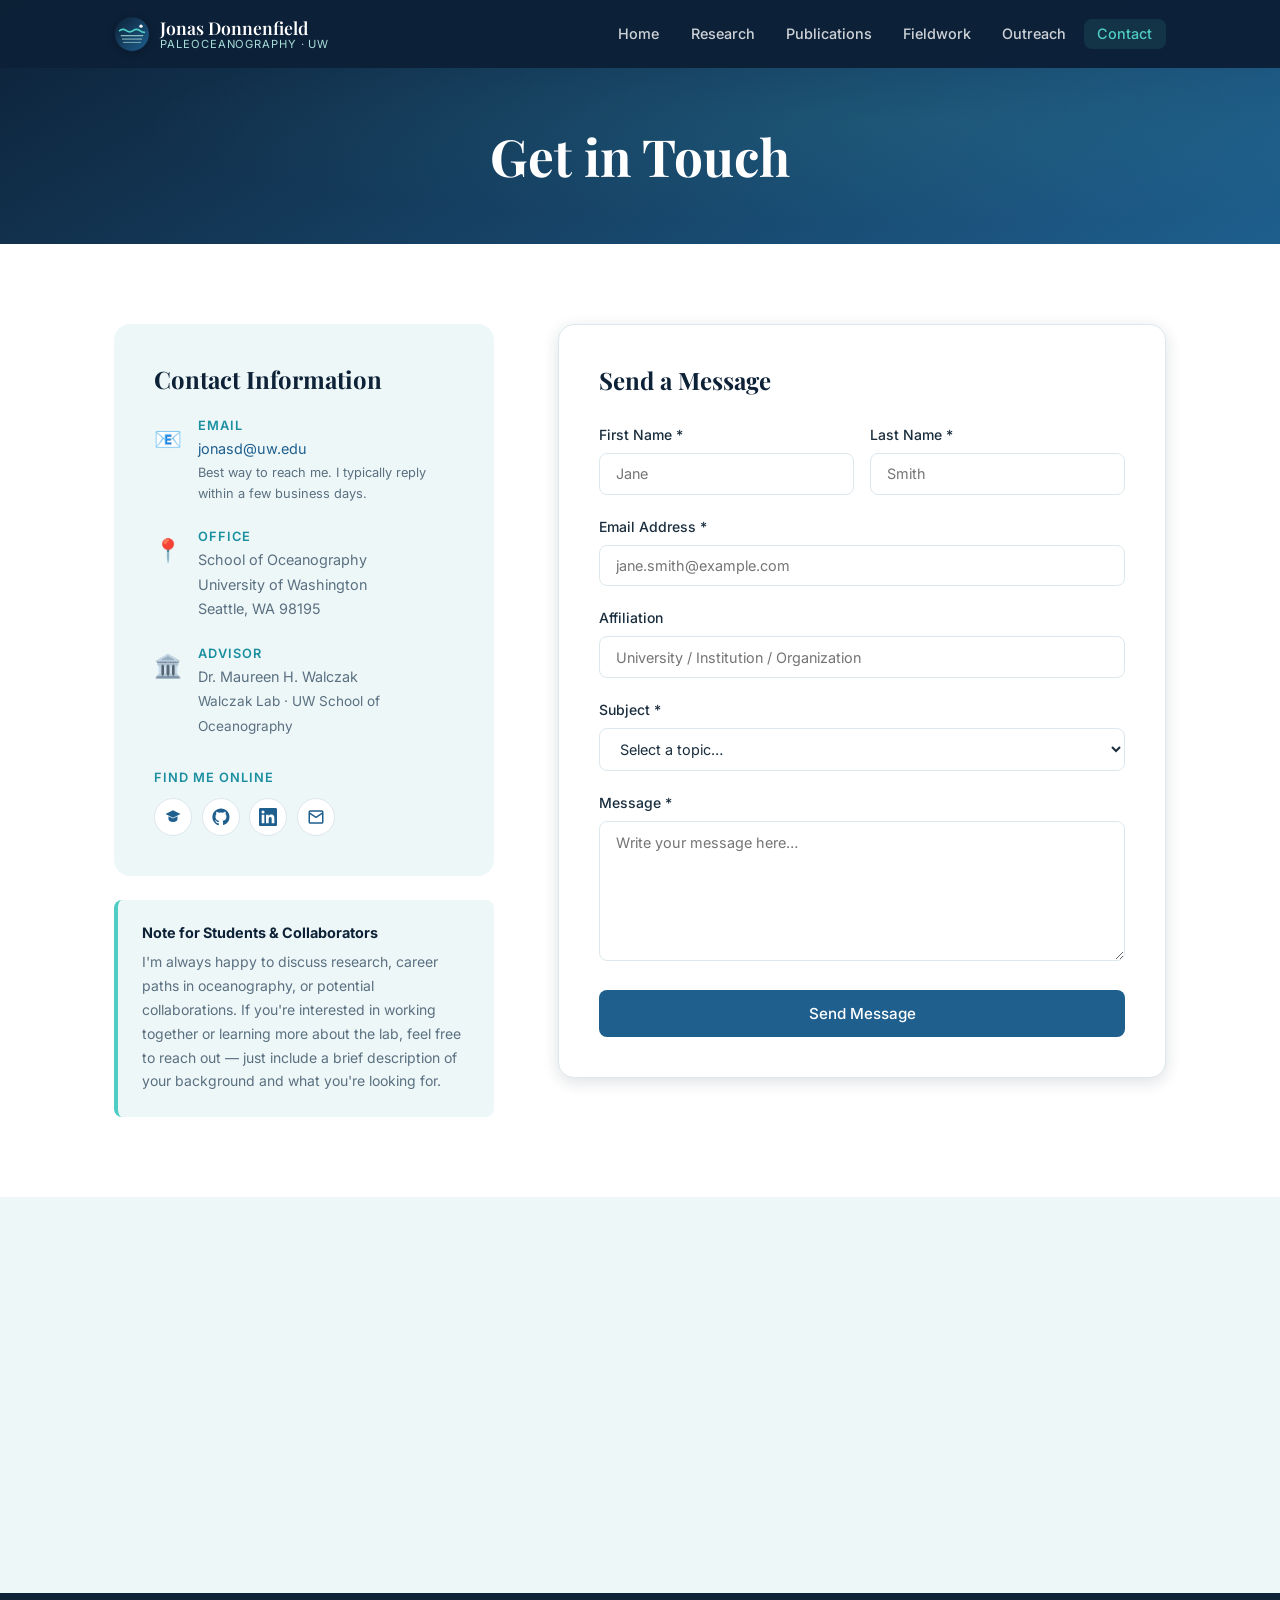
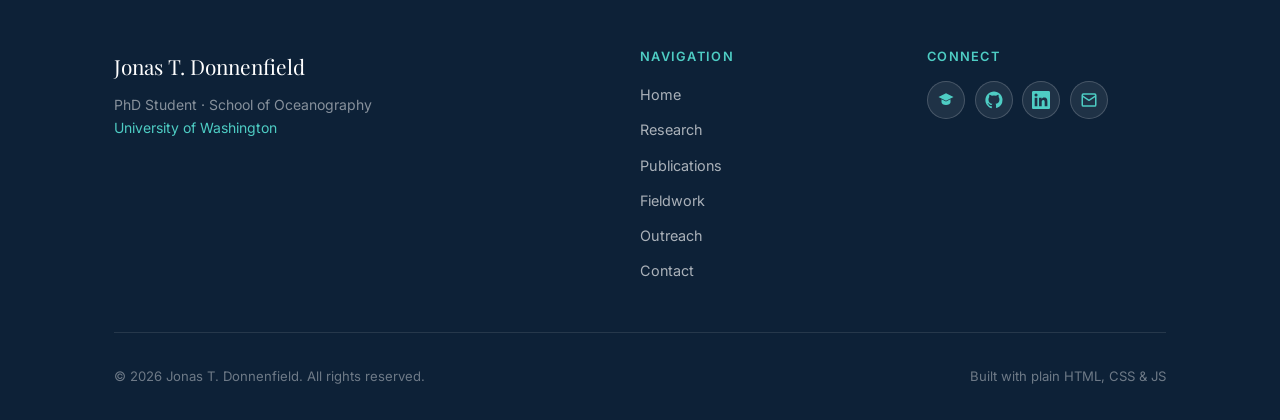
==== contact.html @ 895ee2dc "Launch personal academic website." ====
<!DOCTYPE html>
<html lang="en">
<head>
  <meta charset="UTF-8">
  <meta name="viewport" content="width=device-width, initial-scale=1.0">
  <title>Contact — Jonas Donnenfield</title>
  <meta name="description" content="Get in touch with Jonas T. Donnenfield, PhD student in the UW School of Oceanography.">
  <meta property="og:title" content="Contact — Jonas Donnenfield">
  <meta property="og:description" content="Get in touch with Jonas Donnenfield about research, collaboration, or graduate school.">
  <meta property="og:type" content="website">
  <link rel="icon" href="favicon.svg" type="image/svg+xml">
  <link rel="preconnect" href="https://fonts.googleapis.com">
  <link rel="preconnect" href="https://fonts.gstatic.com" crossorigin>
  <link href="https://fonts.googleapis.com/css2?family=Playfair+Display:wght@400;600;700&family=Inter:wght@300;400;500;600&display=swap" rel="stylesheet">
  <link rel="stylesheet" href="css/style.css">
</head>
<body>

  <!-- ── Navigation ── -->
  <nav class="nav" id="nav">
    <div class="nav-container">
      <a href="index.html" class="nav-logo">
        <img src="images/site-mark.svg" alt="" class="nav-logo-icon" aria-hidden="true">
        <span class="nav-logo-text">
          <span class="nav-logo-name">Jonas Donnenfield</span>
          <span class="nav-logo-title">Paleoceanography · UW</span>
        </span>
      </a>
      <button class="nav-toggle" id="navToggle" aria-label="Toggle navigation" aria-expanded="false">
        <span></span><span></span><span></span>
      </button>
      <ul class="nav-links" id="navLinks">
        <li><a href="index.html"        class="nav-link">Home</a></li>
        <li><a href="research.html"     class="nav-link">Research</a></li>
        <li><a href="publications.html" class="nav-link">Publications</a></li>
        <li><a href="fieldwork.html"    class="nav-link">Fieldwork</a></li>
        <li><a href="outreach.html"     class="nav-link">Outreach</a></li>
        <li><a href="contact.html"      class="nav-link">Contact</a></li>
      </ul>
    </div>
  </nav>

  <!-- ── Page Hero ── -->
  <div class="page-hero">
    <div class="container page-hero-content">
      <h1>Get in Touch</h1>
    </div>
  </div>

  <!-- ── Contact Section ── -->
  <section class="section">
    <div class="container">
      <div class="contact-grid">

        <!-- Info column -->
        <div>
          <div class="contact-info-card">
            <h3>Contact Information</h3>

            <div class="contact-info-item">
              <div class="contact-info-icon">📧</div>
              <div>
                <h4>Email</h4>
                <p><a href="mailto:jonasd@uw.edu" style="color:var(--ocean);">jonasd@uw.edu</a></p>
                <p style="font-size:0.8rem;">Best way to reach me. I typically reply within a few business days.</p>
              </div>
            </div>

            <div class="contact-info-item">
              <div class="contact-info-icon">📍</div>
              <div>
                <h4>Office</h4>
                <p>
                  School of Oceanography<br>
                  University of Washington<br>
                  Seattle, WA 98195
                </p>
              </div>
            </div>

            <div class="contact-info-item">
              <div class="contact-info-icon">🏛️</div>
              <div>
                <h4>Advisor</h4>
                <p>Dr. Maureen H. Walczak<br>
                <span style="font-size:0.85rem;">Walczak Lab · UW School of Oceanography</span></p>
              </div>
            </div>

            <div class="contact-social">
              <h4>Find Me Online</h4>
              <div class="social-icons" style="justify-content:flex-start;">
                <a href="https://scholar.google.com/citations?user=cXpNlWQAAAAJ&hl=en&oi=ao" target="_blank" rel="noopener noreferrer" class="social-icon-link" aria-label="Google Scholar" title="Google Scholar">
                  <svg viewBox="0 0 24 24" aria-hidden="true">
                    <path d="M12 3 2 8l10 5 10-5-10-5Z"></path>
                    <path d="M6 11v4c0 2 2.69 3.5 6 3.5s6-1.5 6-3.5v-4l-6 3-6-3Z"></path>
                  </svg>
                </a>
                <a href="https://github.com/aquaticus-dev" target="_blank" rel="noopener noreferrer" class="social-icon-link" aria-label="GitHub" title="GitHub">
                  <svg viewBox="0 0 24 24" aria-hidden="true">
                    <path d="M12 .5C5.65.5.5 5.66.5 12.02c0 5.08 3.29 9.38 7.85 10.9.58.11.79-.25.79-.56l-.02-2.16c-3.19.69-3.86-1.53-3.86-1.53-.52-1.33-1.27-1.69-1.27-1.69-1.04-.72.08-.71.08-.71 1.15.08 1.75 1.18 1.75 1.18 1.02 1.76 2.68 1.25 3.33.95.1-.74.4-1.25.73-1.54-2.55-.29-5.23-1.28-5.23-5.68 0-1.25.44-2.26 1.17-3.06-.12-.29-.51-1.47.11-3.06 0 0 .96-.31 3.14 1.17a10.9 10.9 0 0 1 5.72 0c2.18-1.48 3.14-1.17 3.14-1.17.62 1.59.23 2.77.11 3.06.73.8 1.17 1.81 1.17 3.06 0 4.41-2.69 5.39-5.25 5.67.41.35.77 1.03.77 2.08l-.01 3.08c0 .31.21.67.8.56a11.53 11.53 0 0 0 7.84-10.9C23.5 5.66 18.35.5 12 .5Z"></path>
                  </svg>
                </a>
                <a href="https://www.linkedin.com/in/jonas-donnenfield-9a2753b1/" target="_blank" rel="noopener noreferrer" class="social-icon-link" aria-label="LinkedIn" title="LinkedIn">
                  <svg viewBox="0 0 24 24" aria-hidden="true">
                    <path d="M20.45 20.45h-3.55V14.9c0-1.32-.03-3.02-1.84-3.02-1.84 0-2.12 1.44-2.12 2.92v5.65H9.39V9h3.41v1.56h.05c.48-.9 1.64-1.84 3.38-1.84 3.61 0 4.28 2.38 4.28 5.47v6.26ZM5.37 7.43a2.06 2.06 0 1 1 0-4.12 2.06 2.06 0 0 1 0 4.12ZM7.15 20.45H3.58V9h3.57v11.45ZM22.22 0H1.77C.79 0 0 .77 0 1.72v20.56C0 23.23.79 24 1.77 24h20.45c.98 0 1.78-.77 1.78-1.72V1.72C24 .77 23.2 0 22.22 0Z"></path>
                  </svg>
                </a>
                <a href="mailto:jonasd@uw.edu" class="social-icon-link" aria-label="Email" title="Email">
                  <svg viewBox="0 0 24 24" aria-hidden="true">
                    <path d="M2 5.5A2.5 2.5 0 0 1 4.5 3h15A2.5 2.5 0 0 1 22 5.5v13a2.5 2.5 0 0 1-2.5 2.5h-15A2.5 2.5 0 0 1 2 18.5v-13Zm2.5-.5a.5.5 0 0 0-.5.5v.4l8 5.34 8-5.33v-.41a.5.5 0 0 0-.5-.5h-15Zm15.5 3.31-7.45 4.97a1 1 0 0 1-1.1 0L4 8.31v10.19c0 .28.22.5.5.5h15a.5.5 0 0 0 .5-.5V8.31Z"></path>
                  </svg>
                </a>
              </div>
            </div>
          </div>

          <!-- Note for prospective students -->
          <div style="margin-top:1.5rem; padding:1.5rem; background:var(--pale-blue); border-radius:var(--radius); border-left: 4px solid var(--seafoam);">
            <h4 style="font-family:var(--font-sans); font-size:0.9rem; color:var(--navy); margin-bottom:0.5rem;">
              Note for Students &amp; Collaborators
            </h4>
            <p style="font-size:0.875rem; margin:0;">
              I'm always happy to discuss research, career paths in oceanography, or potential collaborations.
              If you're interested in working together or learning more about the lab, feel free to reach out —
              just include a brief description of your background and what you're looking for.
            </p>
          </div>
        </div>

        <!-- Form column -->
        <div class="contact-form-card">
          <h3>Send a Message</h3>

          <form id="contactForm" novalidate>
            <div class="form-row">
              <div class="form-group">
                <label for="firstName">First Name *</label>
                <input type="text" id="firstName" name="firstName" placeholder="Jane" required>
              </div>
              <div class="form-group">
                <label for="lastName">Last Name *</label>
                <input type="text" id="lastName" name="lastName" placeholder="Smith" required>
              </div>
            </div>

            <div class="form-group">
              <label for="email">Email Address *</label>
              <input type="email" id="email" name="email" placeholder="jane.smith@example.com" required>
            </div>

            <div class="form-group">
              <label for="affiliation">Affiliation</label>
              <input type="text" id="affiliation" name="affiliation" placeholder="University / Institution / Organization">
            </div>

            <div class="form-group">
              <label for="subject">Subject *</label>
              <select id="subject" name="subject" required>
                <option value="" disabled selected>Select a topic…</option>
                <option value="research">Research Collaboration</option>
                <option value="student">Graduate / Undergraduate Inquiry</option>
                <option value="media">Press / Media</option>
                <option value="speaking">Speaking Invitation</option>
                <option value="data">Data / Code Request</option>
                <option value="other">Other</option>
              </select>
            </div>

            <div class="form-group">
              <label for="message">Message *</label>
              <textarea id="message" name="message" placeholder="Write your message here…" required></textarea>
            </div>

            <button type="submit" class="btn btn-ocean" style="width:100%; justify-content:center;">
              Send Message
            </button>
          </form>

          <!-- Success state (shown after submit) -->
          <div class="form-success" id="formSuccess">
            <h4>Opening your email client...</h4>
            <p>Your message should open in your default mail app. If it didn't, you can email me directly at <a href="mailto:jonasd@uw.edu" style="color:var(--teal);">jonasd@uw.edu</a>.</p>
          </div>
        </div>

      </div>
    </div>
  </section>

  <!-- ── Map ── -->
  <section class="section section--alt" style="padding: 3rem 0;">
    <div class="container">
      <div style="border-radius: var(--radius-lg); overflow: hidden; height: 300px;">
        <iframe
          title="School of Oceanography, University of Washington"
          src="https://www.google.com/maps/embed?pb=!1m18!1m12!1m3!1d2687.1!2d-122.3155!3d47.6533!2m3!1f0!2f0!3f0!3m2!1i1024!2i768!4f13.1!3m3!1m2!1s0x549014ee985b46d7%3A0x3e3c02ea6ab34b89!2sSchool%20of%20Oceanography!5e0!3m2!1sen!2sus!4v1"
          width="100%" height="300" style="border:0;" allowfullscreen="" loading="lazy"
          referrerpolicy="no-referrer-when-downgrade">
        </iframe>
      </div>
    </div>
  </section>

  <!-- ── Footer ── -->
  <footer class="footer">
    <div class="container">
      <div class="footer-grid">
        <div>
          <div class="footer-brand-name">Jonas T. Donnenfield</div>
          <p class="footer-brand-tagline">
            PhD Student · School of Oceanography<br>
            <a href="https://www.ocean.washington.edu" target="_blank" rel="noopener noreferrer">University of Washington</a>
          </p>
        </div>
        <div>
          <h4>Navigation</h4>
          <ul>
            <li><a href="index.html">Home</a></li>
            <li><a href="research.html">Research</a></li>
            <li><a href="publications.html">Publications</a></li>
            <li><a href="fieldwork.html">Fieldwork</a></li>
            <li><a href="outreach.html">Outreach</a></li>
            <li><a href="contact.html">Contact</a></li>
          </ul>
        </div>
        <div>
          <h4>Connect</h4>
          <div class="social-icons">
            <a href="https://scholar.google.com/citations?user=cXpNlWQAAAAJ&hl=en&oi=ao" target="_blank" rel="noopener noreferrer" class="social-icon-link" aria-label="Google Scholar" title="Google Scholar">
              <svg viewBox="0 0 24 24" aria-hidden="true">
                <path d="M12 3 2 8l10 5 10-5-10-5Z"></path>
                <path d="M6 11v4c0 2 2.69 3.5 6 3.5s6-1.5 6-3.5v-4l-6 3-6-3Z"></path>
              </svg>
            </a>
            <a href="https://github.com/aquaticus-dev" target="_blank" rel="noopener noreferrer" class="social-icon-link" aria-label="GitHub" title="GitHub">
              <svg viewBox="0 0 24 24" aria-hidden="true">
                <path d="M12 .5C5.65.5.5 5.66.5 12.02c0 5.08 3.29 9.38 7.85 10.9.58.11.79-.25.79-.56l-.02-2.16c-3.19.69-3.86-1.53-3.86-1.53-.52-1.33-1.27-1.69-1.27-1.69-1.04-.72.08-.71.08-.71 1.15.08 1.75 1.18 1.75 1.18 1.02 1.76 2.68 1.25 3.33.95.1-.74.4-1.25.73-1.54-2.55-.29-5.23-1.28-5.23-5.68 0-1.25.44-2.26 1.17-3.06-.12-.29-.51-1.47.11-3.06 0 0 .96-.31 3.14 1.17a10.9 10.9 0 0 1 5.72 0c2.18-1.48 3.14-1.17 3.14-1.17.62 1.59.23 2.77.11 3.06.73.8 1.17 1.81 1.17 3.06 0 4.41-2.69 5.39-5.25 5.67.41.35.77 1.03.77 2.08l-.01 3.08c0 .31.21.67.8.56a11.53 11.53 0 0 0 7.84-10.9C23.5 5.66 18.35.5 12 .5Z"></path>
              </svg>
            </a>
            <a href="https://www.linkedin.com/in/jonas-donnenfield-9a2753b1/" target="_blank" rel="noopener noreferrer" class="social-icon-link" aria-label="LinkedIn" title="LinkedIn">
              <svg viewBox="0 0 24 24" aria-hidden="true">
                <path d="M20.45 20.45h-3.55V14.9c0-1.32-.03-3.02-1.84-3.02-1.84 0-2.12 1.44-2.12 2.92v5.65H9.39V9h3.41v1.56h.05c.48-.9 1.64-1.84 3.38-1.84 3.61 0 4.28 2.38 4.28 5.47v6.26ZM5.37 7.43a2.06 2.06 0 1 1 0-4.12 2.06 2.06 0 0 1 0 4.12ZM7.15 20.45H3.58V9h3.57v11.45ZM22.22 0H1.77C.79 0 0 .77 0 1.72v20.56C0 23.23.79 24 1.77 24h20.45c.98 0 1.78-.77 1.78-1.72V1.72C24 .77 23.2 0 22.22 0Z"></path>
              </svg>
            </a>
            <a href="mailto:jonasd@uw.edu" class="social-icon-link" aria-label="Email" title="Email">
              <svg viewBox="0 0 24 24" aria-hidden="true">
                <path d="M2 5.5A2.5 2.5 0 0 1 4.5 3h15A2.5 2.5 0 0 1 22 5.5v13a2.5 2.5 0 0 1-2.5 2.5h-15A2.5 2.5 0 0 1 2 18.5v-13Zm2.5-.5a.5.5 0 0 0-.5.5v.4l8 5.34 8-5.33v-.41a.5.5 0 0 0-.5-.5h-15Zm15.5 3.31-7.45 4.97a1 1 0 0 1-1.1 0L4 8.31v10.19c0 .28.22.5.5.5h15a.5.5 0 0 0 .5-.5V8.31Z"></path>
              </svg>
            </a>
          </div>
        </div>
      </div>
      <div class="footer-bottom">
        <span>© <span id="currentYear"></span> Jonas T. Donnenfield. All rights reserved.</span>
        <span>Built with plain HTML, CSS &amp; JS</span>
      </div>
    </div>
  </footer>

  <script src="js/main.js"></script>
</body>
</html>
---- css/style.css ----
/* ============================================================
   OCEAN ACADEMIC — Personal Website Stylesheet
   ============================================================ */

/* ---------- Custom Properties ---------- */
:root {
  --navy:          #0d2137;
  --ocean:         #1e5f8e;
  --teal:          #1a8fa0;
  --seafoam:       #4ecdc4;
  --light-seafoam: #a8ddd9;
  --pale-blue:     #eef7f8;
  --white:         #ffffff;
  --gray-100:      #f8fafc;
  --gray-200:      #dde8ed;
  --gray-400:      #94a3b8;

  --text:          #1a2d3d;
  --text-muted:    #5a7080;

  --font-serif: 'Playfair Display', Georgia, serif;
  --font-sans:  'Inter', system-ui, -apple-system, sans-serif;

  --shadow-sm: 0 1px 4px rgba(13,33,55,0.08);
  --shadow-md: 0 4px 16px rgba(13,33,55,0.14);
  --shadow-lg: 0 10px 40px rgba(13,33,55,0.20);

  --radius:    8px;
  --radius-lg: 16px;

  --nav-height: 68px;
  --max-width:  1100px;
  --transition: 0.3s ease;
}

/* ---------- Reset & Base ---------- */
*, *::before, *::after { box-sizing: border-box; margin: 0; padding: 0; }

html {
  scroll-behavior: smooth;
  font-size: 16px;
}

body {
  font-family: var(--font-sans);
  color: var(--text);
  background: var(--white);
  line-height: 1.7;
  -webkit-font-smoothing: antialiased;
}

:root {
  --hero-photo-opacity: 0.32;
}

img { max-width: 100%; display: block; }
a  { color: inherit; text-decoration: none; }
ul { list-style: none; }

/* ---------- Typography ---------- */
h1, h2, h3, h4 {
  font-family: var(--font-serif);
  line-height: 1.25;
  color: var(--navy);
}

h1 { font-size: clamp(2rem, 5vw, 3.2rem); }
h2 { font-size: clamp(1.6rem, 3.5vw, 2.2rem); }
h3 { font-size: clamp(1.2rem, 2.5vw, 1.5rem); }
h4 { font-size: 1.1rem; }

p { margin-bottom: 1rem; color: var(--text-muted); }
p:last-child { margin-bottom: 0; }

/* ---------- Layout Utilities ---------- */
.container {
  max-width: var(--max-width);
  margin: 0 auto;
  padding: 0 1.5rem;
}

.section { padding: 5rem 0; }
.section--alt { background: var(--pale-blue); }

.section-header {
  text-align: center;
  margin-bottom: 3rem;
}
.section-header h2 { margin-bottom: 0.75rem; }
.section-header p  { max-width: 600px; margin: 0 auto; }

.section-divider {
  width: 60px;
  height: 4px;
  background: linear-gradient(90deg, var(--teal), var(--seafoam));
  border-radius: 2px;
  margin: 0.75rem auto 0;
}

/* ---------- Buttons ---------- */
.btn {
  display: inline-block;
  padding: 0.75rem 1.75rem;
  border-radius: var(--radius);
  font-family: var(--font-sans);
  font-size: 0.95rem;
  font-weight: 500;
  cursor: pointer;
  transition: var(--transition);
  border: 2px solid transparent;
}

.btn-primary {
  background: var(--seafoam);
  color: var(--navy);
}
.btn-primary:hover {
  background: var(--teal);
  color: var(--white);
  transform: translateY(-2px);
  box-shadow: var(--shadow-md);
}

.btn-outline {
  background: transparent;
  color: var(--white);
  border-color: rgba(255,255,255,0.7);
}
.btn-outline:hover {
  background: rgba(255,255,255,0.15);
  border-color: var(--white);
  transform: translateY(-2px);
}
.btn-outline-ocean {
  color: var(--ocean);
  border-color: rgba(30,95,142,0.45);
}
.btn-outline-ocean:hover {
  background: rgba(30,95,142,0.08);
  border-color: var(--ocean);
  color: var(--navy);
}

.btn-ocean {
  background: var(--ocean);
  color: var(--white);
}
.btn-ocean:hover {
  background: var(--navy);
  transform: translateY(-2px);
  box-shadow: var(--shadow-md);
}

/* ---------- Navigation ---------- */
.nav {
  position: fixed;
  top: 0; left: 0; right: 0;
  height: var(--nav-height);
  background: rgba(13, 33, 55, 0.97);
  backdrop-filter: blur(10px);
  z-index: 1000;
  transition: box-shadow var(--transition);
}
.nav.scrolled { box-shadow: var(--shadow-lg); }

.nav-container {
  max-width: var(--max-width);
  margin: 0 auto;
  padding: 0 1.5rem;
  height: 100%;
  display: flex;
  align-items: center;
  justify-content: space-between;
}

.nav-logo {
  display: flex;
  align-items: center;
  gap: 0.65rem;
}
.nav-logo-text {
  display: flex;
  flex-direction: column;
  line-height: 1.2;
}
.nav-logo-icon {
  width: 36px;
  height: 36px;
  border-radius: 999px;
  box-shadow: 0 1px 6px rgba(0,0,0,0.24);
}
.nav-logo-name {
  font-family: var(--font-serif);
  font-size: 1.1rem;
  font-weight: 600;
  color: var(--white);
}
.nav-logo-title {
  font-size: 0.7rem;
  color: var(--light-seafoam);
  text-transform: uppercase;
  letter-spacing: 0.08em;
}

.nav-links {
  display: flex;
  gap: 0.25rem;
}
.nav-link {
  color: rgba(255,255,255,0.8);
  font-size: 0.9rem;
  font-weight: 500;
  padding: 0.4rem 0.85rem;
  border-radius: var(--radius);
  transition: var(--transition);
}
.nav-link:hover,
.nav-link.active {
  color: var(--seafoam);
  background: rgba(78,205,196,0.1);
}

.nav-toggle {
  display: none;
  flex-direction: column;
  gap: 5px;
  background: none;
  border: none;
  cursor: pointer;
  padding: 4px;
}
.nav-toggle span {
  display: block;
  width: 24px;
  height: 2px;
  background: var(--white);
  border-radius: 2px;
  transition: var(--transition);
}
.nav-toggle.open span:nth-child(1) { transform: translateY(7px) rotate(45deg); }
.nav-toggle.open span:nth-child(2) { opacity: 0; }
.nav-toggle.open span:nth-child(3) { transform: translateY(-7px) rotate(-45deg); }

/* ---------- Hero (Home) ---------- */
.hero {
  position: relative;
  min-height: 100vh;
  display: flex;
  align-items: center;
  background: linear-gradient(150deg, var(--navy) 0%, var(--ocean) 60%, #1a7a8a 100%);
  overflow: hidden;
  padding-top: var(--nav-height);
}

.hero::before {
  content: '';
  position: absolute;
  inset: 0;
  background-image: url('../images/research-ice-sheet.png');
  background-size: cover;
  background-position: center;
  opacity: var(--hero-photo-opacity);
  transition: opacity 0.12s linear;
  pointer-events: none;
}

.hero::after {
  content: '';
  position: absolute;
  inset: 0;
  background:
    radial-gradient(ellipse at 70% 25%, rgba(78,205,196,0.22), transparent 46%),
    linear-gradient(150deg, rgba(13,33,55,0.92) 0%, rgba(30,95,142,0.86) 58%, rgba(26,122,138,0.82) 100%);
  pointer-events: none;
}

.hero-bg-circles {
  position: absolute;
  inset: 0;
  overflow: hidden;
  pointer-events: none;
  z-index: 1;
}
.hero-bg-circles span {
  position: absolute;
  border-radius: 50%;
  background: rgba(78, 205, 196, 0.06);
}
.hero-bg-circles span:nth-child(1) { width: 400px; height: 400px; top: -100px; right: -100px; animation: drift1 14s ease-in-out infinite; }
.hero-bg-circles span:nth-child(2) { width: 250px; height: 250px; bottom: 100px; left: -60px; animation: drift2 18s ease-in-out infinite 1s; }
.hero-bg-circles span:nth-child(3) { width: 150px; height: 150px; top: 40%; right: 20%; animation: drift3 12s ease-in-out infinite 3s; }
.hero-bg-circles span:nth-child(4) { width: 200px; height: 200px; bottom: -40px; right: 30%; background: rgba(30, 95, 142, 0.05); animation: drift1 20s ease-in-out infinite 5s; }
.hero-bg-circles span:nth-child(5) { width: 100px; height: 100px; top: 20%; left: 15%; background: rgba(78, 205, 196, 0.04); animation: drift2 16s ease-in-out infinite 2s; }

@keyframes drift1 {
  0%   { transform: translate(0, 0) scale(1) rotate(0deg); }
  25%  { transform: translate(30px, -45px) scale(1.06) rotate(3deg); }
  50%  { transform: translate(-20px, -60px) scale(1.03) rotate(-2deg); }
  75%  { transform: translate(25px, -20px) scale(1.08) rotate(4deg); }
  100% { transform: translate(0, 0) scale(1) rotate(0deg); }
}
@keyframes drift2 {
  0%   { transform: translate(0, 0) scale(1) rotate(0deg); }
  25%  { transform: translate(-25px, 40px) scale(1.05) rotate(-3deg); }
  50%  { transform: translate(35px, 20px) scale(1.02) rotate(2deg); }
  75%  { transform: translate(-15px, -30px) scale(1.07) rotate(-4deg); }
  100% { transform: translate(0, 0) scale(1) rotate(0deg); }
}
@keyframes drift3 {
  0%   { transform: translate(0, 0) scale(1) rotate(0deg); }
  33%  { transform: translate(40px, -35px) scale(1.08) rotate(5deg); }
  66%  { transform: translate(-30px, 25px) scale(1.04) rotate(-3deg); }
  100% { transform: translate(0, 0) scale(1) rotate(0deg); }
}

@media (prefers-reduced-motion: reduce) {
  .hero-bg-circles span { animation: none !important; }
  .hero-scroll-line { animation: none !important; }
  .card, .research-card, .pub-entry, .education-item, .fieldwork-item {
    transition: none !important;
  }
}

.hero-content {
  position: relative;
  z-index: 2;
  max-width: var(--max-width);
  margin: 0 auto;
  padding: 4rem 1.5rem;
  text-align: center;
}

.hero-eyebrow {
  display: inline-block;
  font-size: 0.85rem;
  font-weight: 500;
  text-transform: uppercase;
  letter-spacing: 0.12em;
  color: var(--seafoam);
  margin-bottom: 1.25rem;
  padding: 0.35rem 1rem;
  border: 1px solid rgba(78,205,196,0.4);
  border-radius: 100px;
}

.hero h1 {
  color: var(--white);
  margin-bottom: 1rem;
}
.hero h1 span { color: var(--seafoam); }

.hero-tagline {
  font-size: clamp(1rem, 2.5vw, 1.3rem);
  color: rgba(255,255,255,0.75);
  max-width: 600px;
  margin: 0 auto 2.5rem;
  line-height: 1.6;
}

.hero-actions {
  display: flex;
  gap: 1rem;
  justify-content: center;
  flex-wrap: wrap;
}

.hero-scroll {
  position: absolute;
  bottom: 6rem;
  left: 50%;
  transform: translateX(-50%);
  display: flex;
  flex-direction: column;
  align-items: center;
  gap: 0.5rem;
  color: rgba(255,255,255,0.5);
  font-size: 0.75rem;
  letter-spacing: 0.08em;
  text-transform: uppercase;
  z-index: 2;
}
.hero-scroll-line {
  width: 1px;
  height: 40px;
  background: rgba(255,255,255,0.3);
  animation: scroll-pulse 2s ease-in-out infinite;
}
@keyframes scroll-pulse {
  0%, 100% { opacity: 0.3; transform: scaleY(1); }
  50%       { opacity: 0.8; transform: scaleY(1.2); }
}

.hero-wave {
  position: absolute;
  bottom: -1px;
  left: 0;
  right: 0;
  line-height: 0;
  z-index: 2;
}
.hero-wave svg { width: 100%; height: 80px; }

/* ---------- Home: Quick Stats ---------- */
.stats-grid {
  display: grid;
  grid-template-columns: repeat(auto-fit, minmax(160px, 1fr));
  gap: 2rem;
  text-align: center;
}

/* ---------- Home: About ---------- */
.home-about-grid {
  display: grid;
  grid-template-columns: 260px 1fr;
  gap: 2rem;
  align-items: center;
}
.home-about-photo-wrap { text-align: center; }
.home-about-photo {
  width: 220px;
  height: 220px;
  border-radius: 50%;
  margin: 0 auto;
  border: 5px solid var(--white);
  overflow: hidden;
  box-shadow: var(--shadow-md);
}
.home-about-photo img {
  width: 100%;
  height: 100%;
  object-fit: cover;
}
.home-about-divider {
  margin: 0.75rem 0 1.1rem;
}
.home-about-actions {
  justify-content: flex-start;
  margin-top: 1.25rem;
}
.stat-number {
  font-family: var(--font-serif);
  font-size: 2.5rem;
  font-weight: 700;
  color: var(--teal);
  display: block;
}
.stat-label {
  font-size: 0.9rem;
  color: var(--text-muted);
  text-transform: uppercase;
  letter-spacing: 0.06em;
}

/* ---------- Home: Featured Research ---------- */
.cards-grid {
  display: grid;
  grid-template-columns: repeat(auto-fit, minmax(280px, 1fr));
  gap: 1.75rem;
}

.card {
  background: var(--white);
  border-radius: var(--radius-lg);
  box-shadow: var(--shadow-sm);
  overflow: hidden;
  transition: var(--transition);
  border: 1px solid var(--gray-200);
}
.card:hover {
  transform: translateY(-5px);
  box-shadow: var(--shadow-lg);
}

.card-image {
  height: 180px;
  background-size: cover;
  background-position: center;
  background-repeat: no-repeat;
}
.card-image--1 { background-image: url('../images/research-hydroclimate.png'); background-color: #1e5f8e; }
.card-image--2 { background-image: url('../images/research-hypoxia.png'); background-color: #1a8fa0; }
.card-image--3 { background-image: url('../images/research-proxy.png'); background-color: #1e5f8e; }
.card-image--4 { background-image: url('../images/research-ice-sheet.png'); background-color: #0a4a6e; }
.card-image--5 {
  background-image:
    linear-gradient(135deg, rgba(13,33,55,0.2), rgba(26,143,160,0.25)),
    url('../images/research-hydroclimate.png');
  background-color: #164a66;
}

.card-body { padding: 1.5rem; }
.card-tag {
  display: inline-block;
  font-size: 0.75rem;
  font-weight: 600;
  text-transform: uppercase;
  letter-spacing: 0.08em;
  color: var(--teal);
  margin-bottom: 0.6rem;
}
.card-body h3 { margin-bottom: 0.6rem; color: var(--navy); }
.card-body p  { font-size: 0.9rem; }

.card-link {
  display: inline-flex;
  align-items: center;
  gap: 0.35rem;
  font-size: 0.875rem;
  font-weight: 500;
  color: var(--teal);
  margin-top: 1rem;
  transition: var(--transition);
}
.card-link:hover { color: var(--ocean); gap: 0.6rem; }

/* ---------- Home: Recent Pubs Preview ---------- */
.pub-preview-list { display: flex; flex-direction: column; gap: 1rem; }
.pub-preview-item {
  background: var(--white);
  border-radius: var(--radius);
  padding: 1.25rem 1.5rem;
  border-left: 4px solid var(--seafoam);
  box-shadow: var(--shadow-sm);
  transition: var(--transition);
}
.pub-preview-item:hover {
  border-left-color: var(--teal);
  box-shadow: var(--shadow-md);
  transform: translateX(4px);
}
.pub-preview-item h4 {
  font-family: var(--font-sans);
  font-size: 0.95rem;
  font-weight: 600;
  color: var(--navy);
  margin-bottom: 0.3rem;
}
.pub-preview-item p { font-size: 0.85rem; margin: 0; }
.pub-year {
  font-size: 0.78rem;
  font-weight: 600;
  color: var(--teal);
  text-transform: uppercase;
}

/* ---------- Outreach: Featured Media ---------- */
.media-feature-grid {
  display: grid;
  grid-template-columns: repeat(auto-fit, minmax(280px, 1fr));
  gap: 1.5rem;
}
.media-feature-card {
  background: var(--white);
  border: 1px solid var(--gray-200);
  border-radius: var(--radius-lg);
  overflow: hidden;
  box-shadow: var(--shadow-sm);
}
.media-feature-image {
  width: 100%;
  height: 190px;
  object-fit: contain;
  object-position: center;
  display: block;
  background: linear-gradient(135deg, var(--navy), var(--ocean));
  padding: 0.75rem;
}
.media-feature-body {
  padding: 1.1rem 1.25rem 1.25rem;
}
.media-feature-body h4 {
  font-family: var(--font-sans);
  font-size: 1rem;
  margin-bottom: 0.45rem;
}
.media-feature-body p {
  font-size: 0.9rem;
}

/* ---------- About Page ---------- */
.about-grid {
  display: grid;
  grid-template-columns: 1fr 2fr;
  gap: 4rem;
  align-items: start;
}
.about-photo-wrap { text-align: center; }
.about-photo {
  width: 260px;
  height: 260px;
  border-radius: 50%;
  margin: 0 auto 1.5rem;
  border: 6px solid var(--white);
  box-shadow: var(--shadow-lg);
  overflow: hidden;
}
.about-photo img {
  width: 100%;
  height: 100%;
  object-fit: cover;
  display: block;
}
.about-social {
  display: flex;
  gap: 0.6rem;
  justify-content: center;
  flex-wrap: wrap;
  margin-top: 1.25rem;
}
.social-link {
  font-size: 0.78rem;
  font-weight: 500;
  padding: 0.35rem 0.85rem;
  border-radius: 100px;
  background: var(--pale-blue);
  color: var(--ocean);
  transition: var(--transition);
  border: 1px solid var(--gray-200);
}
.social-link:hover {
  background: var(--ocean);
  color: var(--white);
  border-color: var(--ocean);
}

.social-icons {
  display: flex;
  gap: 0.6rem;
  flex-wrap: wrap;
  align-items: center;
  justify-content: center;
}
.social-icon-link {
  width: 38px;
  height: 38px;
  display: inline-flex;
  align-items: center;
  justify-content: center;
  border-radius: 999px;
  background: var(--white);
  color: var(--ocean);
  border: 1px solid var(--gray-200);
  transition: var(--transition);
}
.social-icon-link svg {
  width: 18px;
  height: 18px;
  fill: currentColor;
}
.social-icon-link:hover {
  background: var(--ocean);
  color: var(--white);
  border-color: var(--ocean);
  transform: translateY(-1px);
}

.about-intro { font-size: 1.05rem; color: var(--text); font-style: italic; margin-bottom: 1.25rem; }

.education-list { display: flex; flex-direction: column; gap: 1rem; margin-bottom: 2rem; }
.education-item {
  display: flex;
  gap: 1rem;
  align-items: flex-start;
  padding: 1rem 1.25rem;
  background: var(--pale-blue);
  border-radius: var(--radius);
}
.education-icon { font-size: 1.5rem; flex-shrink: 0; margin-top: 0.1rem; }
.education-item h4 { font-family: var(--font-sans); font-size: 0.95rem; font-weight: 600; color: var(--navy); }
.education-item p  { font-size: 0.85rem; margin: 0; }

.skills-section h3 { margin-bottom: 1rem; }
.skills-group { margin-bottom: 1.25rem; }
.skills-group h4 {
  font-family: var(--font-sans);
  font-size: 0.8rem;
  font-weight: 600;
  text-transform: uppercase;
  letter-spacing: 0.08em;
  color: var(--teal);
  margin-bottom: 0.6rem;
}
.skills-tags { display: flex; flex-wrap: wrap; gap: 0.5rem; }
.skill-tag {
  font-size: 0.82rem;
  padding: 0.3rem 0.8rem;
  background: var(--white);
  border: 1px solid var(--gray-200);
  border-radius: 100px;
  color: var(--text);
}

/* ---------- Research Page ---------- */
.research-intro {
  max-width: 750px;
  margin: 0 auto 3.5rem;
  text-align: center;
  font-size: 1.05rem;
  color: var(--text);
}

.research-cards-grid {
  display: grid;
  grid-template-columns: repeat(2, minmax(0, 1fr));
  gap: 2rem;
}

.research-card {
  background: var(--white);
  border-radius: var(--radius-lg);
  overflow: hidden;
  box-shadow: var(--shadow-sm);
  border: 1px solid var(--gray-200);
  transition: var(--transition);
}
.research-card:hover {
  transform: translateY(-5px);
  box-shadow: var(--shadow-lg);
}
.research-card-image {
  height: 200px;
  background-size: cover;
  background-position: center;
  background-repeat: no-repeat;
}
.research-card-body { padding: 1.75rem; }
.research-card-body h3 { margin-bottom: 0.75rem; }
.research-card-body p  { font-size: 0.92rem; }
.research-expand {
  margin-top: 1rem;
  border-top: 1px solid var(--gray-200);
  padding-top: 0.8rem;
}
.research-expand summary {
  cursor: pointer;
  font-size: 0.875rem;
  font-weight: 600;
  color: var(--ocean);
  list-style: none;
}
.research-expand summary::-webkit-details-marker { display: none; }
.research-expand summary::after {
  content: " +";
  font-weight: 700;
}
.research-expand[open] summary::after { content: " -"; }
.research-expand p {
  margin-top: 0.75rem;
}
.research-tags { display: flex; flex-wrap: wrap; gap: 0.4rem; margin-top: 1rem; }
.research-tag {
  font-size: 0.75rem;
  font-weight: 500;
  padding: 0.25rem 0.65rem;
  background: #f3f8fb;
  color: #5a7080;
  border-radius: 100px;
  border: 1px solid #dfeaf0;
  cursor: default;
  user-select: none;
}

.fieldwork-section {
  background: linear-gradient(135deg, var(--navy) 0%, var(--ocean) 100%);
  border-radius: var(--radius-lg);
  padding: 3rem;
  color: var(--white);
  margin-top: 4rem;
}
.fieldwork-section h2, .fieldwork-section h3 { color: var(--white); }
.fieldwork-section p  { color: rgba(255,255,255,0.8); }

.fieldwork-grid {
  display: grid;
  grid-template-columns: repeat(auto-fit, minmax(200px, 1fr));
  gap: 1.5rem;
  margin-top: 2rem;
}
.fieldwork-item {
  text-align: center;
  padding: 1.5rem 1rem;
  background: rgba(255,255,255,0.08);
  border-radius: var(--radius);
  border: 1px solid rgba(255,255,255,0.15);
}
.fieldwork-icon { font-size: 2rem; margin-bottom: 0.75rem; }
.fieldwork-item h4 { font-family: var(--font-sans); font-weight: 600; color: var(--seafoam); margin-bottom: 0.4rem; }
.fieldwork-item p  { font-size: 0.875rem; color: rgba(255,255,255,0.7); margin: 0; }

/* ---------- Research: Terrestrial Fieldwork ---------- */
.terrestrial-list { display: flex; flex-direction: column; }
.terrestrial-entry {
  display: flex;
  justify-content: space-between;
  align-items: baseline;
  gap: 1rem;
  padding: 0.6rem 0;
  border-bottom: 1px solid rgba(255,255,255,0.1);
}
.terrestrial-entry:last-child { border-bottom: none; }
.terrestrial-entry-place {
  font-size: 0.9rem;
  font-weight: 500;
  color: var(--white);
}
.terrestrial-entry-desc {
  font-size: 0.875rem;
  color: rgba(255,255,255,0.65);
}
.terrestrial-entry-date {
  font-size: 0.82rem;
  color: var(--seafoam);
  white-space: nowrap;
  flex-shrink: 0;
}

/* ---------- Publications Page ---------- */
.pub-filters {
  display: flex;
  gap: 0.5rem;
  flex-wrap: wrap;
  margin-bottom: 2.5rem;
}
.pub-filter-btn {
  padding: 0.45rem 1.1rem;
  border-radius: 100px;
  border: 1px solid var(--gray-200);
  background: var(--white);
  color: var(--text-muted);
  font-size: 0.875rem;
  font-weight: 500;
  cursor: pointer;
  transition: var(--transition);
}
.pub-filter-btn:hover,
.pub-filter-btn.active {
  background: var(--ocean);
  color: var(--white);
  border-color: var(--ocean);
}

.pub-year-group { margin-bottom: 3rem; }
.pub-year-label {
  font-family: var(--font-serif);
  font-size: 1.6rem;
  color: var(--navy);
  padding-bottom: 0.75rem;
  border-bottom: 2px solid var(--gray-200);
  margin-bottom: 1.5rem;
}

.pub-entry {
  padding: 1.5rem;
  border-radius: var(--radius);
  border: 1px solid var(--gray-200);
  margin-bottom: 1rem;
  transition: var(--transition);
  position: relative;
  padding-left: 1.75rem;
}
.pub-entry::before {
  content: '';
  position: absolute;
  left: 0; top: 0; bottom: 0;
  width: 4px;
  border-radius: 4px 0 0 4px;
  background: var(--seafoam);
}
.pub-entry:hover {
  box-shadow: var(--shadow-md);
  border-color: var(--light-seafoam);
}
.pub-entry:hover::before { background: var(--teal); }

.pub-entry-type {
  font-size: 0.72rem;
  font-weight: 600;
  text-transform: uppercase;
  letter-spacing: 0.1em;
  color: var(--teal);
  margin-bottom: 0.4rem;
}
.pub-entry-title {
  font-family: var(--font-sans);
  font-size: 0.975rem;
  font-weight: 600;
  color: var(--navy);
  margin-bottom: 0.4rem;
  line-height: 1.4;
}
.pub-entry-authors { font-size: 0.875rem; color: var(--text-muted); margin-bottom: 0.3rem; }
.pub-entry-journal { font-size: 0.875rem; color: var(--text-muted); font-style: italic; }
.pub-entry-links { display: flex; gap: 0.6rem; margin-top: 0.75rem; flex-wrap: wrap; }
.pub-link {
  font-size: 0.78rem;
  font-weight: 500;
  padding: 0.25rem 0.7rem;
  border-radius: 100px;
  border: 1px solid var(--gray-200);
  color: var(--ocean);
  transition: var(--transition);
}
.pub-link:hover { background: var(--ocean); color: var(--white); border-color: var(--ocean); }
.pub-link--pdf { background: var(--pale-blue); border-color: var(--light-seafoam); }

/* ---------- Contact Page ---------- */
.contact-grid {
  display: grid;
  grid-template-columns: 1fr 1.6fr;
  gap: 4rem;
  align-items: start;
}

.contact-info-card {
  background: var(--pale-blue);
  border-radius: var(--radius-lg);
  padding: 2.5rem;
}
.contact-info-card h3 { margin-bottom: 1.5rem; }

.contact-info-item {
  display: flex;
  gap: 1rem;
  margin-bottom: 1.5rem;
  align-items: flex-start;
}
.contact-info-icon {
  font-size: 1.4rem;
  flex-shrink: 0;
  margin-top: 0.1rem;
}
.contact-info-item h4 {
  font-family: var(--font-sans);
  font-size: 0.8rem;
  font-weight: 600;
  text-transform: uppercase;
  letter-spacing: 0.08em;
  color: var(--teal);
  margin-bottom: 0.2rem;
}
.contact-info-item p { font-size: 0.9rem; margin: 0; }

.contact-social { margin-top: 2rem; }
.contact-social h4 {
  font-family: var(--font-sans);
  font-size: 0.8rem;
  font-weight: 600;
  text-transform: uppercase;
  letter-spacing: 0.08em;
  color: var(--teal);
  margin-bottom: 0.75rem;
}
.contact-social-links { display: flex; flex-wrap: wrap; gap: 0.5rem; }

/* Form */
.contact-form-card {
  background: var(--white);
  border-radius: var(--radius-lg);
  padding: 2.5rem;
  box-shadow: var(--shadow-md);
  border: 1px solid var(--gray-200);
}
.contact-form-card h3 { margin-bottom: 1.75rem; }

.form-group { margin-bottom: 1.25rem; }
.form-row { display: grid; grid-template-columns: 1fr 1fr; gap: 1rem; }

.form-group label {
  display: block;
  font-size: 0.875rem;
  font-weight: 500;
  color: var(--text);
  margin-bottom: 0.4rem;
}
.form-group input,
.form-group select,
.form-group textarea {
  width: 100%;
  padding: 0.7rem 1rem;
  border: 1.5px solid var(--gray-200);
  border-radius: var(--radius);
  font-family: var(--font-sans);
  font-size: 0.9rem;
  color: var(--text);
  background: var(--white);
  transition: var(--transition);
  outline: none;
}
.form-group input:focus,
.form-group select:focus,
.form-group textarea:focus {
  border-color: var(--seafoam);
  box-shadow: 0 0 0 3px rgba(78,205,196,0.15);
}
.form-group textarea { resize: vertical; min-height: 140px; }

.form-success {
  display: none;
  text-align: center;
  padding: 2rem;
  background: var(--pale-blue);
  border-radius: var(--radius);
  border: 1px solid var(--light-seafoam);
}
.form-success-icon { font-size: 2.5rem; margin-bottom: 0.75rem; }
.form-success h4 { color: var(--navy); margin-bottom: 0.5rem; }
.form-success p { font-size: 0.9rem; }

/* ---------- Footer ---------- */
.footer {
  background: var(--navy);
  color: rgba(255,255,255,0.75);
  padding: 3.5rem 0 2rem;
}
.footer-grid {
  display: grid;
  grid-template-columns: 2fr 1fr 1fr;
  gap: 3rem;
  margin-bottom: 3rem;
}
.footer-brand-name {
  font-family: var(--font-serif);
  font-size: 1.3rem;
  color: var(--white);
  margin-bottom: 0.5rem;
}
.footer-brand-tagline { font-size: 0.875rem; color: rgba(255,255,255,0.5); }
.footer-brand-tagline a { color: var(--seafoam); }

.footer h4 {
  font-family: var(--font-sans);
  font-size: 0.8rem;
  font-weight: 600;
  text-transform: uppercase;
  letter-spacing: 0.1em;
  color: var(--seafoam);
  margin-bottom: 1rem;
}
.footer ul { display: flex; flex-direction: column; gap: 0.5rem; }
.footer ul a {
  font-size: 0.9rem;
  color: rgba(255,255,255,0.65);
  transition: var(--transition);
}
.footer ul a:hover { color: var(--seafoam); }
.footer .social-icons { justify-content: flex-start; }
.footer .social-icon-link {
  background: rgba(255,255,255,0.08);
  border-color: rgba(255,255,255,0.18);
  color: var(--seafoam);
}
.footer .social-icon-link:hover {
  background: var(--seafoam);
  color: var(--navy);
  border-color: var(--seafoam);
}

.footer-bottom {
  border-top: 1px solid rgba(255,255,255,0.1);
  padding-top: 2rem;
  display: flex;
  justify-content: space-between;
  align-items: center;
  flex-wrap: wrap;
  gap: 1rem;
  font-size: 0.82rem;
  color: rgba(255,255,255,0.4);
}

/* ---------- Page Hero (inner pages) ---------- */
.page-hero {
  background: linear-gradient(150deg, var(--navy) 0%, var(--ocean) 100%);
  padding: calc(var(--nav-height) + 3.5rem) 0 3.5rem;
  text-align: center;
  position: relative;
  overflow: hidden;
}
.page-hero::after {
  content: '';
  position: absolute;
  inset: 0;
  background: radial-gradient(ellipse at 70% 50%, rgba(78,205,196,0.1) 0%, transparent 60%);
}
.page-hero-content { position: relative; z-index: 1; }
.page-hero h1 { color: var(--white); margin-bottom: 0; }
.page-hero p  { color: rgba(255,255,255,0.75); font-size: 1.1rem; max-width: 550px; margin: 0 auto; }

/* ---------- Back to top / misc ---------- */
.text-center { text-align: center; }
.mt-2 { margin-top: 2rem; }
.highlight { color: var(--teal); }

/* ---------- Responsive ---------- */
@media (max-width: 900px) {
  .about-grid { grid-template-columns: 1fr; }
  .about-photo-wrap { order: -1; }
  .contact-grid { grid-template-columns: 1fr; }
  .footer-grid { grid-template-columns: 1fr 1fr; }
  .research-cards-grid { grid-template-columns: 1fr; }
  .home-about-grid {
    grid-template-columns: 1fr;
    text-align: center;
  }
  .home-about-actions { justify-content: center; }
}

@media (max-width: 768px) {
  .section { padding: 3.5rem 0; }
  .nav-logo-icon { width: 30px; height: 30px; }

  .nav-links {
    display: none;
    position: fixed;
    top: var(--nav-height);
    left: 0; right: 0;
    background: var(--navy);
    flex-direction: column;
    padding: 1rem 1.5rem 1.5rem;
    gap: 0.25rem;
    box-shadow: var(--shadow-lg);
  }
  .nav-links.open { display: flex; }
  .nav-link { padding: 0.6rem 1rem; font-size: 1rem; }
  .nav-toggle { display: flex; }

  .hero-content { padding: 3rem 1.25rem; }
  .hero-scroll { display: none; }

  .cards-grid { grid-template-columns: 1fr; }
  .form-row { grid-template-columns: 1fr; }
  .fieldwork-grid { grid-template-columns: 1fr 1fr; }
  .footer-grid { grid-template-columns: 1fr; gap: 2rem; }
  .footer-bottom { flex-direction: column; text-align: center; }

  .contact-form-card,
  .contact-info-card { padding: 1.75rem; }

  .fieldwork-section { padding: 2rem 1.5rem; }
  .stats-grid { grid-template-columns: repeat(2, 1fr); }
}

@media (max-width: 480px) {
  h1 { font-size: 1.9rem; }
  .hero-actions { flex-direction: column; align-items: center; }
  .about-photo { width: 200px; height: 200px; }
  .stats-grid { grid-template-columns: 1fr 1fr; }
  .fieldwork-grid { grid-template-columns: 1fr; }
  .research-cards-grid { grid-template-columns: 1fr; }
}
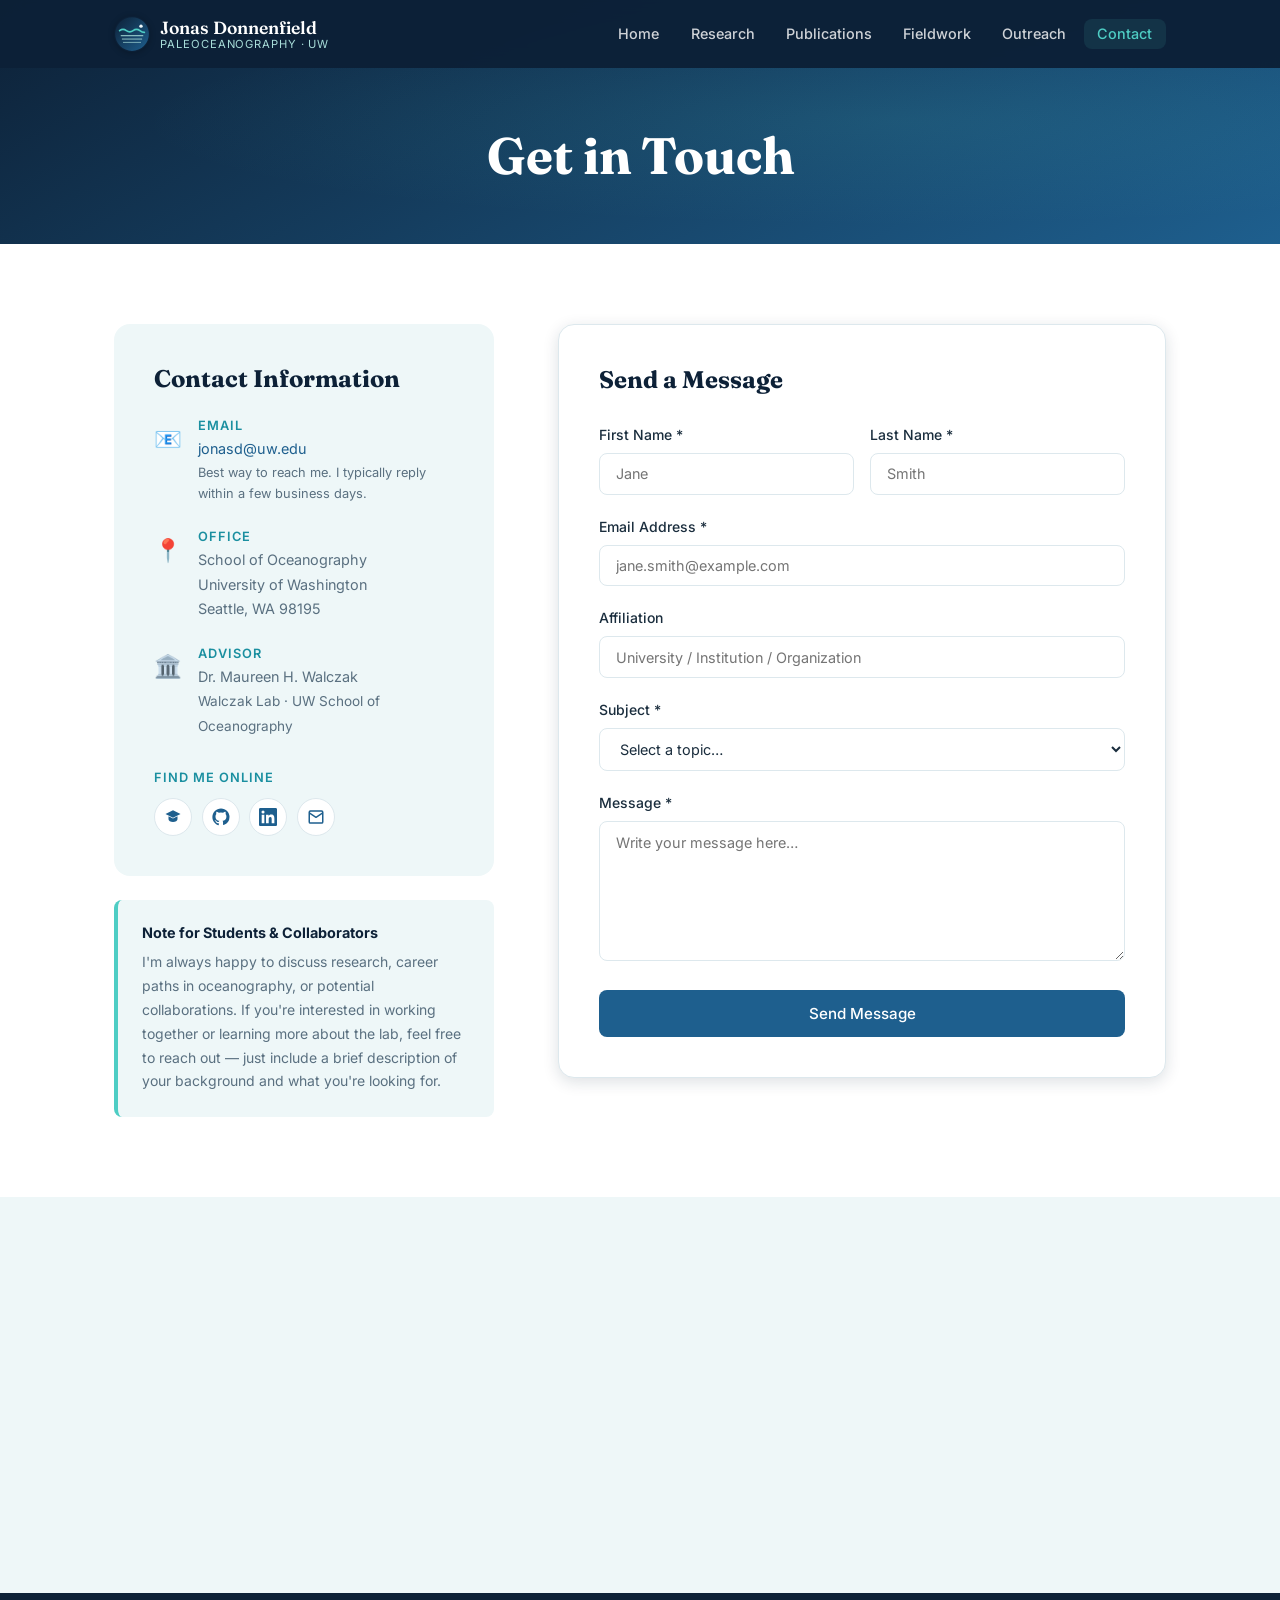
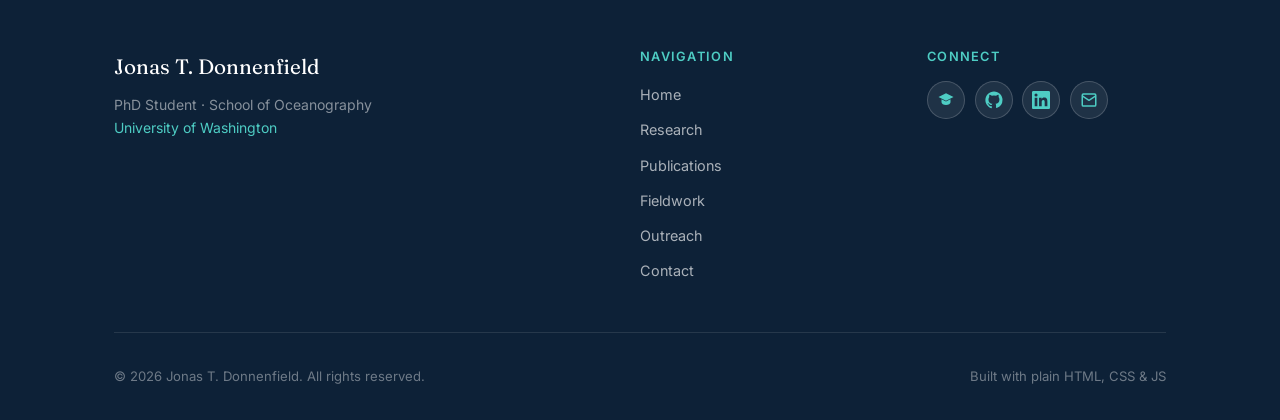
==== commit 867680c2: "Refine homepage typography." ====
--- a/contact.html
+++ b/contact.html
@@ -11,7 +11,7 @@
   <link rel="icon" href="favicon.svg" type="image/svg+xml">
   <link rel="preconnect" href="https://fonts.googleapis.com">
   <link rel="preconnect" href="https://fonts.gstatic.com" crossorigin>
-  <link href="https://fonts.googleapis.com/css2?family=Playfair+Display:wght@400;600;700&family=Inter:wght@300;400;500;600&display=swap" rel="stylesheet">
+  <link href="https://fonts.googleapis.com/css2?family=Fraunces:opsz,wght@9..144,500;9..144,600;9..144,700&family=Inter:wght@300;400;500;600&display=swap" rel="stylesheet">
   <link rel="stylesheet" href="css/style.css">
 </head>
 <body>
--- a/css/style.css
+++ b/css/style.css
@@ -18,7 +18,7 @@
   --text:          #1a2d3d;
   --text-muted:    #5a7080;
 
-  --font-serif: 'Playfair Display', Georgia, serif;
+  --font-serif: 'Fraunces', Georgia, serif;
   --font-sans:  'Inter', system-ui, -apple-system, sans-serif;
 
   --shadow-sm: 0 1px 4px rgba(13,33,55,0.08);
@@ -331,30 +331,30 @@
 }
 
 .hero-eyebrow {
-  display: inline-block;
-  font-size: 0.85rem;
+  display: block;
+  font-size: clamp(0.86rem, 1.6vw, 1rem);
   font-weight: 500;
-  text-transform: uppercase;
-  letter-spacing: 0.12em;
-  color: var(--seafoam);
-  margin-bottom: 1.25rem;
-  padding: 0.35rem 1rem;
-  border: 1px solid rgba(78,205,196,0.4);
-  border-radius: 100px;
+  letter-spacing: 0.02em;
+  color: rgba(255,255,255,0.72);
+  margin: 0.35rem auto 0.65rem;
+  padding: 0;
+  max-width: 620px;
 }
 
 .hero h1 {
   color: var(--white);
-  margin-bottom: 1rem;
+  margin-bottom: 0;
+  font-weight: 650;
+  letter-spacing: -0.02em;
 }
 .hero h1 span { color: var(--seafoam); }
 
 .hero-tagline {
-  font-size: clamp(1rem, 2.5vw, 1.3rem);
-  color: rgba(255,255,255,0.75);
+  font-size: clamp(1.03rem, 2.2vw, 1.24rem);
+  color: rgba(255,255,255,0.82);
   max-width: 600px;
-  margin: 0 auto 2.5rem;
-  line-height: 1.6;
+  margin: 0 auto 2.25rem;
+  line-height: 1.55;
 }
 
 .hero-actions {
@@ -483,8 +483,8 @@
 .card-image--4 { background-image: url('../images/research-ice-sheet.png'); background-color: #0a4a6e; }
 .card-image--5 {
   background-image:
-    linear-gradient(135deg, rgba(13,33,55,0.2), rgba(26,143,160,0.25)),
-    url('../images/research-hydroclimate.png');
+    linear-gradient(135deg, rgba(13,33,55,0.08), rgba(26,143,160,0.12)),
+    url('../images/research-mcdr.svg');
   background-color: #164a66;
 }
 
@@ -1140,7 +1140,16 @@
 }
 
 @media (max-width: 480px) {
-  h1 { font-size: 1.9rem; }
+  h1 { font-size: 2rem; }
+  .hero h1 { font-size: clamp(2.3rem, 13vw, 3.2rem); }
+  .hero-eyebrow {
+    font-size: 0.86rem;
+    max-width: 18rem;
+  }
+  .hero-tagline {
+    max-width: 19rem;
+    margin-bottom: 2rem;
+  }
   .hero-actions { flex-direction: column; align-items: center; }
   .about-photo { width: 200px; height: 200px; }
   .stats-grid { grid-template-columns: 1fr 1fr; }
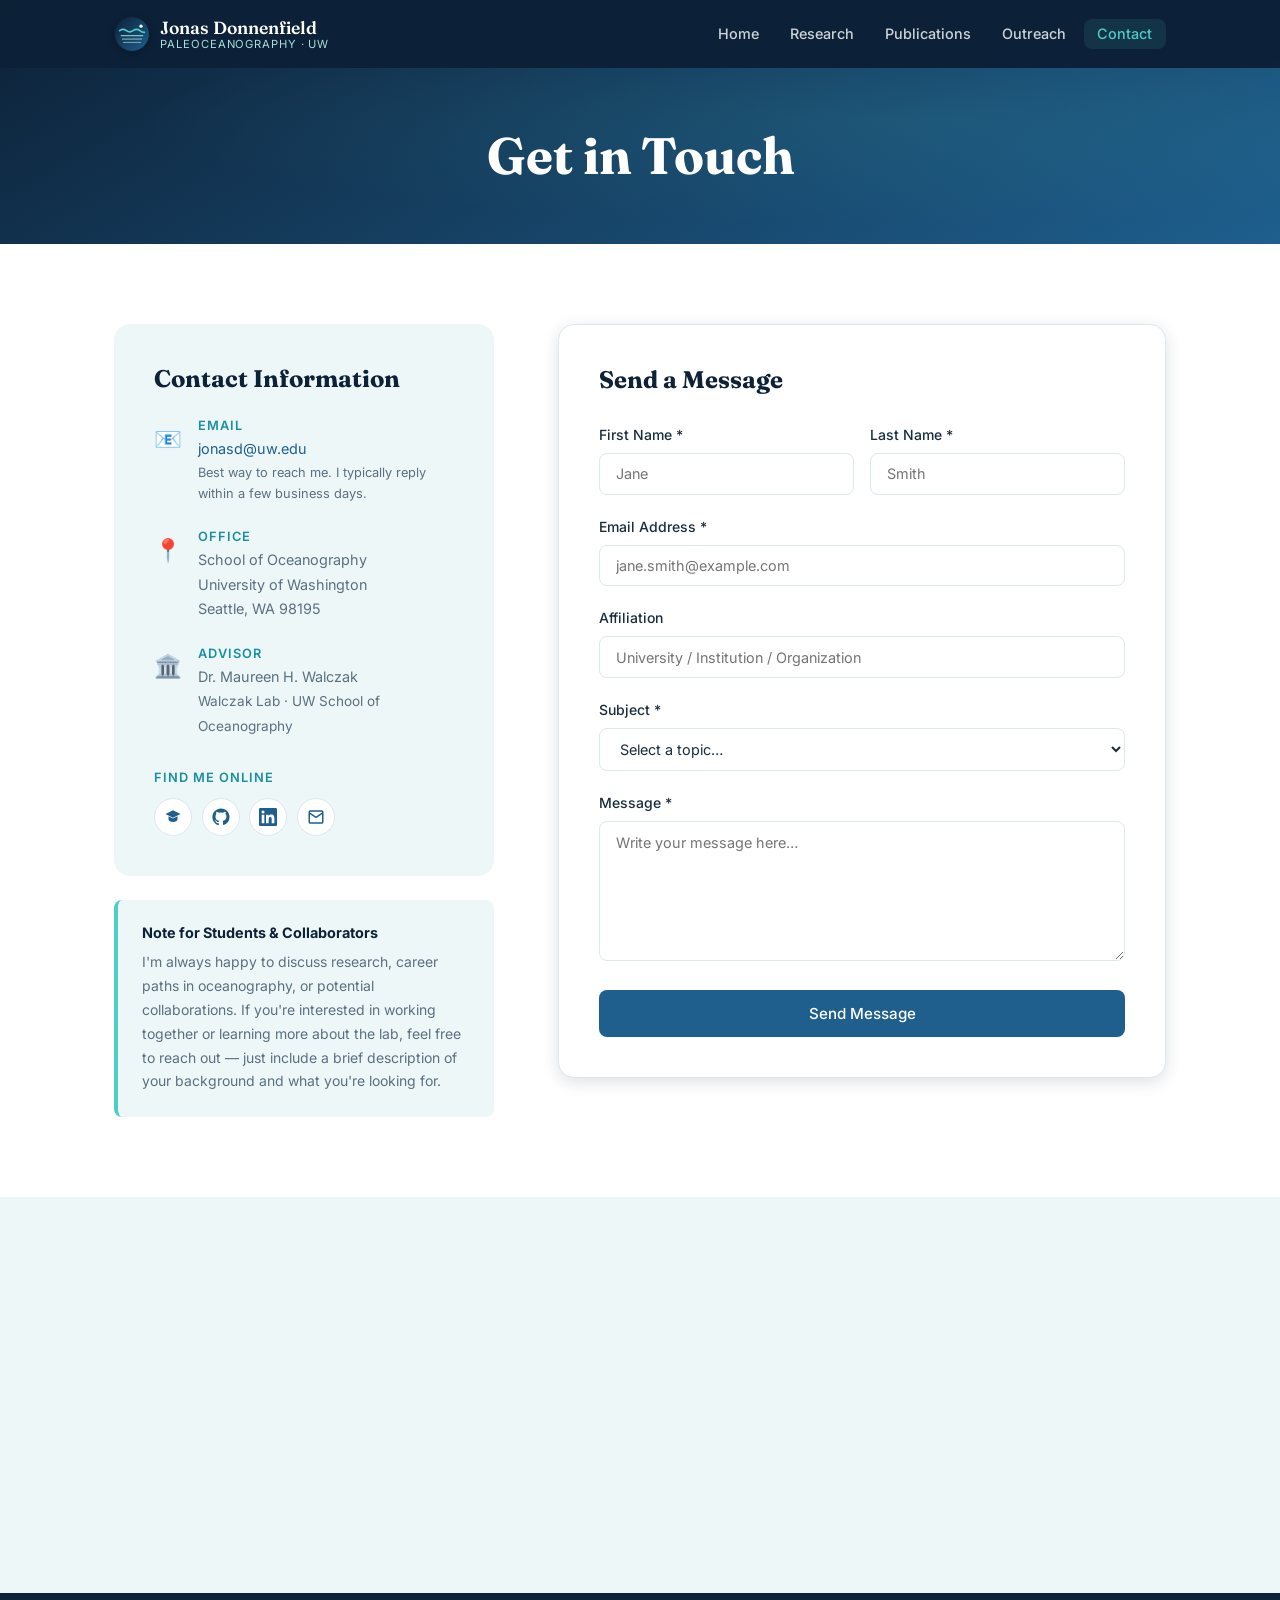
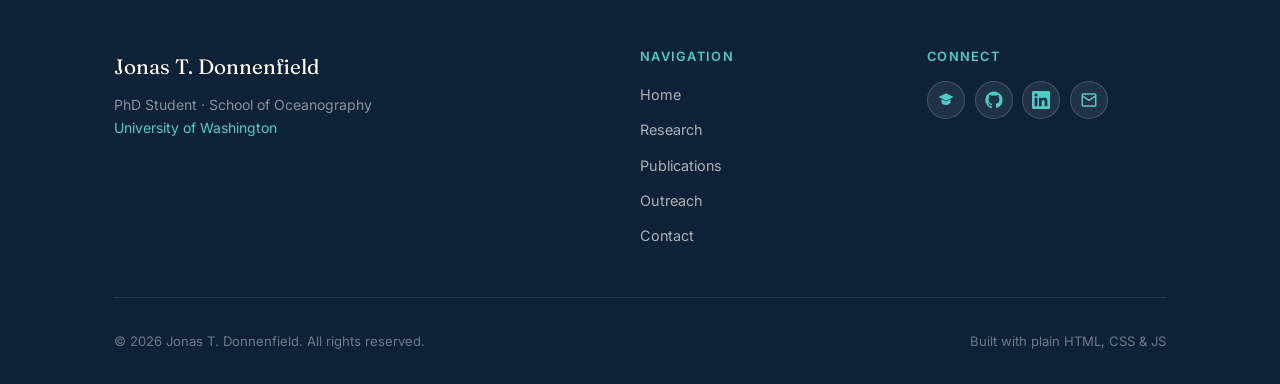
==== commit d4181d68: "Streamline research and publication navigation." ====
--- a/contact.html
+++ b/contact.html
@@ -33,7 +33,6 @@
         <li><a href="index.html"        class="nav-link">Home</a></li>
         <li><a href="research.html"     class="nav-link">Research</a></li>
         <li><a href="publications.html" class="nav-link">Publications</a></li>
-        <li><a href="fieldwork.html"    class="nav-link">Fieldwork</a></li>
         <li><a href="outreach.html"     class="nav-link">Outreach</a></li>
         <li><a href="contact.html"      class="nav-link">Contact</a></li>
       </ul>
@@ -219,7 +218,6 @@
             <li><a href="index.html">Home</a></li>
             <li><a href="research.html">Research</a></li>
             <li><a href="publications.html">Publications</a></li>
-            <li><a href="fieldwork.html">Fieldwork</a></li>
             <li><a href="outreach.html">Outreach</a></li>
             <li><a href="contact.html">Contact</a></li>
           </ul>
--- a/css/style.css
+++ b/css/style.css
@@ -850,6 +850,7 @@
 }
 
 .pub-entry {
+  display: block;
   padding: 1.5rem;
   border-radius: var(--radius);
   border: 1px solid var(--gray-200);
@@ -857,6 +858,8 @@
   transition: var(--transition);
   position: relative;
   padding-left: 1.75rem;
+  color: inherit;
+  text-decoration: none;
 }
 .pub-entry::before {
   content: '';
@@ -871,6 +874,8 @@
   border-color: var(--light-seafoam);
 }
 .pub-entry:hover::before { background: var(--teal); }
+.pub-entry--link { cursor: pointer; }
+.pub-entry--link:hover .pub-entry-title { color: var(--ocean); }
 
 .pub-entry-type {
   font-size: 0.72rem;
@@ -890,19 +895,6 @@
 }
 .pub-entry-authors { font-size: 0.875rem; color: var(--text-muted); margin-bottom: 0.3rem; }
 .pub-entry-journal { font-size: 0.875rem; color: var(--text-muted); font-style: italic; }
-.pub-entry-links { display: flex; gap: 0.6rem; margin-top: 0.75rem; flex-wrap: wrap; }
-.pub-link {
-  font-size: 0.78rem;
-  font-weight: 500;
-  padding: 0.25rem 0.7rem;
-  border-radius: 100px;
-  border: 1px solid var(--gray-200);
-  color: var(--ocean);
-  transition: var(--transition);
-}
-.pub-link:hover { background: var(--ocean); color: var(--white); border-color: var(--ocean); }
-.pub-link--pdf { background: var(--pale-blue); border-color: var(--light-seafoam); }
-
 /* ---------- Contact Page ---------- */
 .contact-grid {
   display: grid;
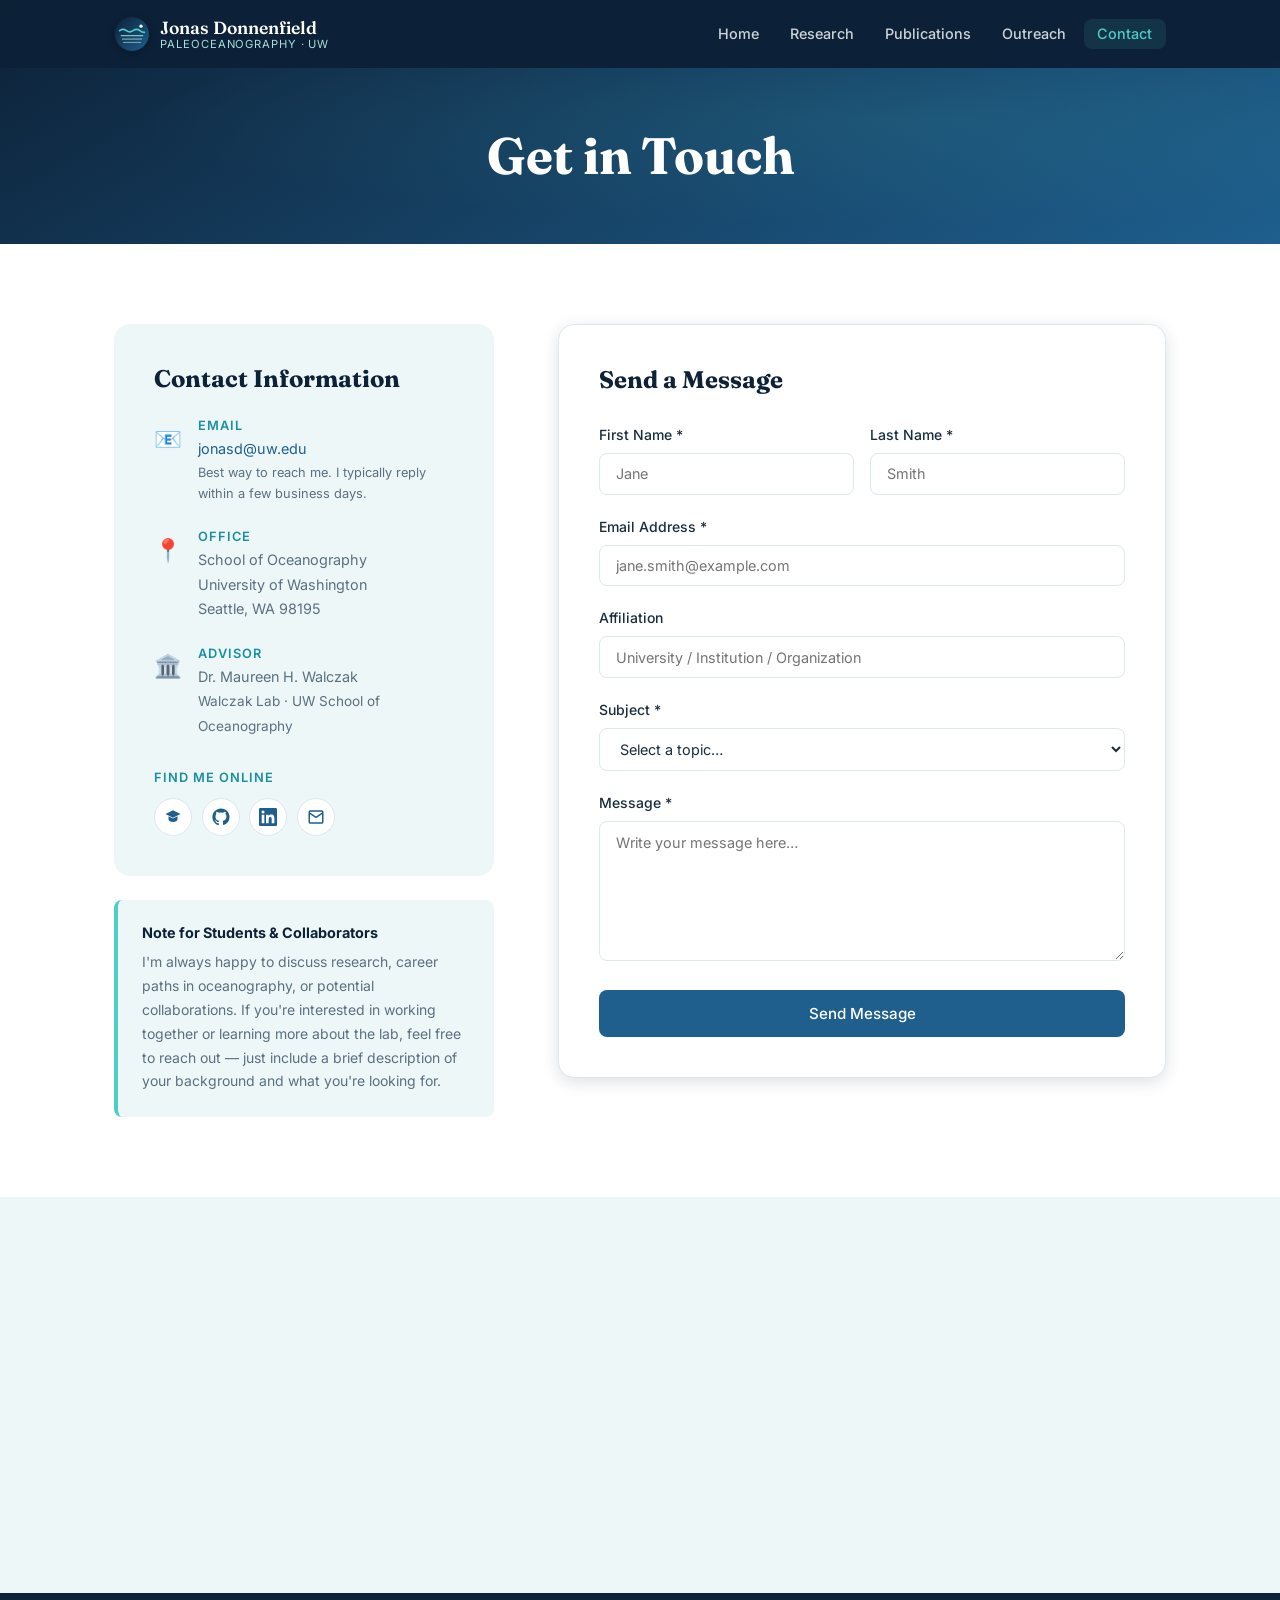
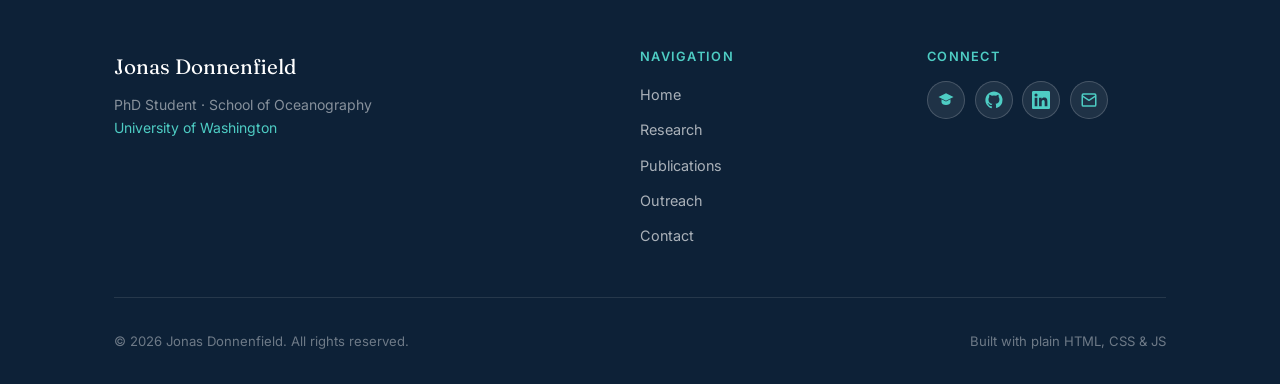
==== commit f42e911a: "Simplify displayed name and hero subtitle." ====
--- a/contact.html
+++ b/contact.html
@@ -4,7 +4,7 @@
   <meta charset="UTF-8">
   <meta name="viewport" content="width=device-width, initial-scale=1.0">
   <title>Contact — Jonas Donnenfield</title>
-  <meta name="description" content="Get in touch with Jonas T. Donnenfield, PhD student in the UW School of Oceanography.">
+  <meta name="description" content="Get in touch with Jonas Donnenfield, PhD student in the UW School of Oceanography.">
   <meta property="og:title" content="Contact — Jonas Donnenfield">
   <meta property="og:description" content="Get in touch with Jonas Donnenfield about research, collaboration, or graduate school.">
   <meta property="og:type" content="website">
@@ -206,7 +206,7 @@
     <div class="container">
       <div class="footer-grid">
         <div>
-          <div class="footer-brand-name">Jonas T. Donnenfield</div>
+          <div class="footer-brand-name">Jonas Donnenfield</div>
           <p class="footer-brand-tagline">
             PhD Student · School of Oceanography<br>
             <a href="https://www.ocean.washington.edu" target="_blank" rel="noopener noreferrer">University of Washington</a>
@@ -250,7 +250,7 @@
         </div>
       </div>
       <div class="footer-bottom">
-        <span>© <span id="currentYear"></span> Jonas T. Donnenfield. All rights reserved.</span>
+        <span>© <span id="currentYear"></span> Jonas Donnenfield. All rights reserved.</span>
         <span>Built with plain HTML, CSS &amp; JS</span>
       </div>
     </div>
--- a/css/style.css
+++ b/css/style.css
@@ -330,7 +330,7 @@
   text-align: center;
 }
 
-.hero-eyebrow {
+.hero-subtitle {
   display: block;
   font-size: clamp(0.86rem, 1.6vw, 1rem);
   font-weight: 500;
@@ -347,8 +347,6 @@
   font-weight: 650;
   letter-spacing: -0.02em;
 }
-.hero h1 span { color: var(--seafoam); }
-
 .hero-tagline {
   font-size: clamp(1.03rem, 2.2vw, 1.24rem);
   color: rgba(255,255,255,0.82);
@@ -1134,9 +1132,9 @@
 @media (max-width: 480px) {
   h1 { font-size: 2rem; }
   .hero h1 { font-size: clamp(2.3rem, 13vw, 3.2rem); }
-  .hero-eyebrow {
+  .hero-subtitle {
     font-size: 0.86rem;
-    max-width: 18rem;
+    max-width: 17rem;
   }
   .hero-tagline {
     max-width: 19rem;
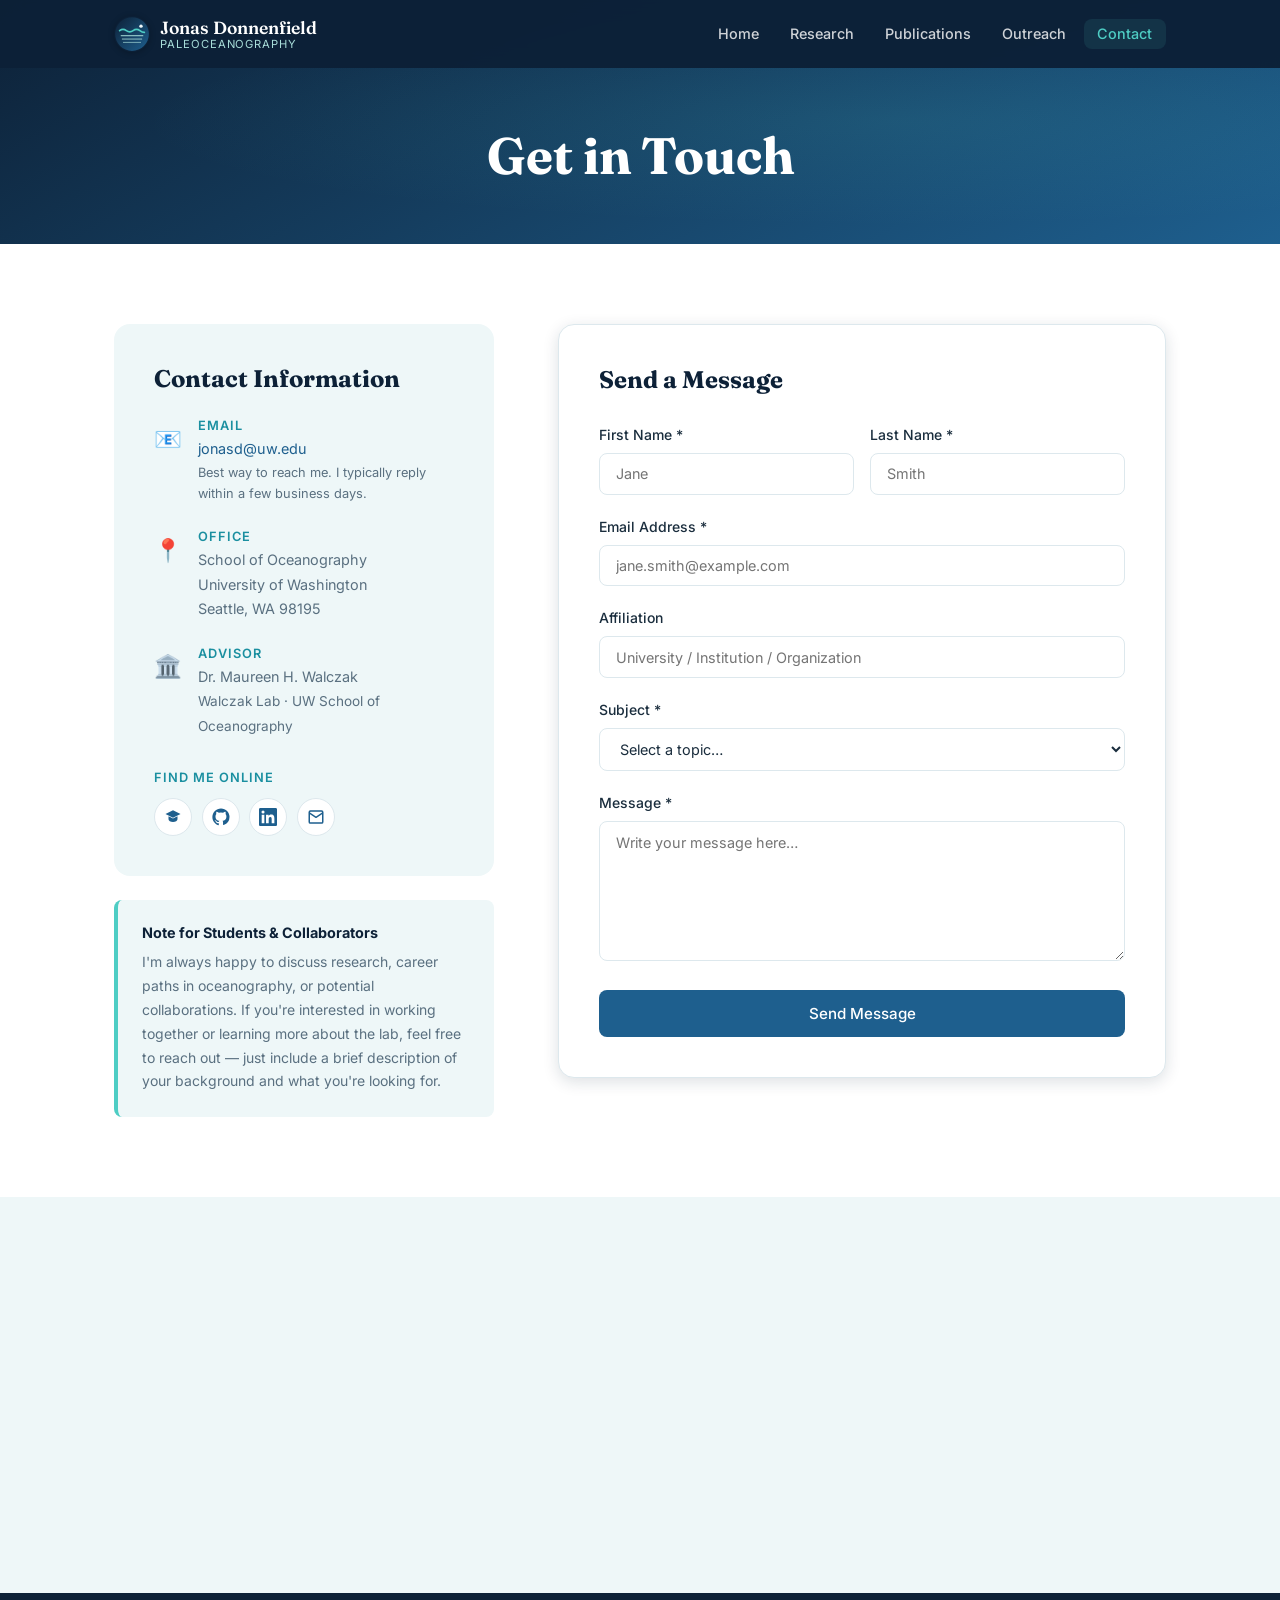
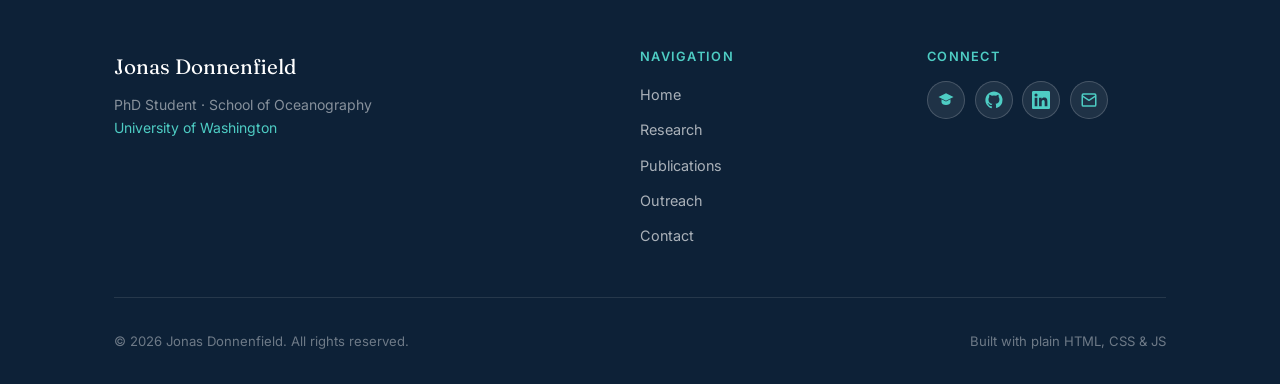
==== commit bf29885f: "Refine homepage hero reveal." ====
--- a/contact.html
+++ b/contact.html
@@ -23,7 +23,7 @@
         <img src="images/site-mark.svg" alt="" class="nav-logo-icon" aria-hidden="true">
         <span class="nav-logo-text">
           <span class="nav-logo-name">Jonas Donnenfield</span>
-          <span class="nav-logo-title">Paleoceanography · UW</span>
+          <span class="nav-logo-title">Paleoceanography</span>
         </span>
       </a>
       <button class="nav-toggle" id="navToggle" aria-label="Toggle navigation" aria-expanded="false">
@@ -256,6 +256,6 @@
     </div>
   </footer>
 
-  <script src="js/main.js"></script>
+  <script src="js/main.js?v=20260625"></script>
 </body>
 </html>
--- a/css/style.css
+++ b/css/style.css
@@ -50,7 +50,10 @@
 }
 
 :root {
-  --hero-photo-opacity: 0.32;
+  --hero-photo-opacity: 1;
+  --hero-overlay-opacity: 0;
+  --hero-content-offset: 30vh;
+  --hero-detail-opacity: 0;
 }
 
 img { max-width: 100%; display: block; }
@@ -244,77 +247,48 @@
 /* ---------- Hero (Home) ---------- */
 .hero {
   position: relative;
+  min-height: 155vh;
+  background: var(--navy);
+}
+
+.hero-stage {
+  position: sticky;
+  top: 0;
   min-height: 100vh;
   display: flex;
   align-items: center;
   background: linear-gradient(150deg, var(--navy) 0%, var(--ocean) 60%, #1a7a8a 100%);
   overflow: hidden;
   padding-top: var(--nav-height);
-}
-
-.hero::before {
+  isolation: isolate;
+}
+
+.hero-stage::before {
   content: '';
   position: absolute;
   inset: 0;
   background-image: url('../images/research-ice-sheet.png');
   background-size: cover;
-  background-position: center;
+  background-position: center 72%;
   opacity: var(--hero-photo-opacity);
   transition: opacity 0.12s linear;
   pointer-events: none;
-}
-
-.hero::after {
+  z-index: 0;
+}
+
+.hero-stage::after {
   content: '';
   position: absolute;
   inset: 0;
   background:
-    radial-gradient(ellipse at 70% 25%, rgba(78,205,196,0.22), transparent 46%),
-    linear-gradient(150deg, rgba(13,33,55,0.92) 0%, rgba(30,95,142,0.86) 58%, rgba(26,122,138,0.82) 100%);
-  pointer-events: none;
-}
-
-.hero-bg-circles {
-  position: absolute;
-  inset: 0;
-  overflow: hidden;
+    radial-gradient(ellipse at 70% 25%, rgba(78,205,196,0.12), transparent 46%),
+    linear-gradient(150deg, rgba(13,33,55,0.78) 0%, rgba(30,95,142,0.66) 58%, rgba(26,122,138,0.58) 100%);
+  opacity: var(--hero-overlay-opacity);
   pointer-events: none;
   z-index: 1;
 }
-.hero-bg-circles span {
-  position: absolute;
-  border-radius: 50%;
-  background: rgba(78, 205, 196, 0.06);
-}
-.hero-bg-circles span:nth-child(1) { width: 400px; height: 400px; top: -100px; right: -100px; animation: drift1 14s ease-in-out infinite; }
-.hero-bg-circles span:nth-child(2) { width: 250px; height: 250px; bottom: 100px; left: -60px; animation: drift2 18s ease-in-out infinite 1s; }
-.hero-bg-circles span:nth-child(3) { width: 150px; height: 150px; top: 40%; right: 20%; animation: drift3 12s ease-in-out infinite 3s; }
-.hero-bg-circles span:nth-child(4) { width: 200px; height: 200px; bottom: -40px; right: 30%; background: rgba(30, 95, 142, 0.05); animation: drift1 20s ease-in-out infinite 5s; }
-.hero-bg-circles span:nth-child(5) { width: 100px; height: 100px; top: 20%; left: 15%; background: rgba(78, 205, 196, 0.04); animation: drift2 16s ease-in-out infinite 2s; }
-
-@keyframes drift1 {
-  0%   { transform: translate(0, 0) scale(1) rotate(0deg); }
-  25%  { transform: translate(30px, -45px) scale(1.06) rotate(3deg); }
-  50%  { transform: translate(-20px, -60px) scale(1.03) rotate(-2deg); }
-  75%  { transform: translate(25px, -20px) scale(1.08) rotate(4deg); }
-  100% { transform: translate(0, 0) scale(1) rotate(0deg); }
-}
-@keyframes drift2 {
-  0%   { transform: translate(0, 0) scale(1) rotate(0deg); }
-  25%  { transform: translate(-25px, 40px) scale(1.05) rotate(-3deg); }
-  50%  { transform: translate(35px, 20px) scale(1.02) rotate(2deg); }
-  75%  { transform: translate(-15px, -30px) scale(1.07) rotate(-4deg); }
-  100% { transform: translate(0, 0) scale(1) rotate(0deg); }
-}
-@keyframes drift3 {
-  0%   { transform: translate(0, 0) scale(1) rotate(0deg); }
-  33%  { transform: translate(40px, -35px) scale(1.08) rotate(5deg); }
-  66%  { transform: translate(-30px, 25px) scale(1.04) rotate(-3deg); }
-  100% { transform: translate(0, 0) scale(1) rotate(0deg); }
-}
 
 @media (prefers-reduced-motion: reduce) {
-  .hero-bg-circles span { animation: none !important; }
   .hero-scroll-line { animation: none !important; }
   .card, .research-card, .pub-entry, .education-item, .fieldwork-item {
     transition: none !important;
@@ -323,20 +297,22 @@
 
 .hero-content {
   position: relative;
-  z-index: 2;
+  z-index: 3;
   max-width: var(--max-width);
   margin: 0 auto;
   padding: 4rem 1.5rem;
   text-align: center;
+  transform: translateY(var(--hero-content-offset));
+  will-change: transform;
 }
 
 .hero-subtitle {
   display: block;
-  font-size: clamp(0.86rem, 1.6vw, 1rem);
+  font-size: clamp(0.82rem, 1.45vw, 0.94rem);
   font-weight: 500;
-  letter-spacing: 0.02em;
-  color: rgba(255,255,255,0.72);
-  margin: 0.35rem auto 0.65rem;
+  letter-spacing: 0.04em;
+  color: rgba(168,221,217,0.9);
+  margin: 0.35rem auto 0;
   padding: 0;
   max-width: 620px;
 }
@@ -346,13 +322,22 @@
   margin-bottom: 0;
   font-weight: 650;
   letter-spacing: -0.02em;
-}
+  text-shadow: 0 3px 22px rgba(13,33,55,0.58);
+}
+
+.hero-subtitle,
+.hero-tagline,
+.hero-actions {
+  opacity: var(--hero-detail-opacity);
+  will-change: opacity;
+}
+
 .hero-tagline {
-  font-size: clamp(1.03rem, 2.2vw, 1.24rem);
-  color: rgba(255,255,255,0.82);
-  max-width: 600px;
-  margin: 0 auto 2.25rem;
-  line-height: 1.55;
+  font-size: clamp(1.12rem, 2.45vw, 1.42rem);
+  color: rgba(255,255,255,0.88);
+  max-width: 680px;
+  margin: 1.65rem auto 2.35rem;
+  line-height: 1.5;
 }
 
 .hero-actions {
@@ -375,7 +360,8 @@
   font-size: 0.75rem;
   letter-spacing: 0.08em;
   text-transform: uppercase;
-  z-index: 2;
+  z-index: 3;
+  opacity: var(--hero-detail-opacity);
 }
 .hero-scroll-line {
   width: 1px;
@@ -394,9 +380,12 @@
   left: 0;
   right: 0;
   line-height: 0;
-  z-index: 2;
-}
-.hero-wave svg { width: 100%; height: 80px; }
+  z-index: 3;
+}
+.hero-wave svg {
+  width: 100%;
+  height: 72px;
+}
 
 /* ---------- Home: Quick Stats ---------- */
 .stats-grid {
@@ -1133,11 +1122,12 @@
   h1 { font-size: 2rem; }
   .hero h1 { font-size: clamp(2.3rem, 13vw, 3.2rem); }
   .hero-subtitle {
-    font-size: 0.86rem;
+    font-size: 0.82rem;
     max-width: 17rem;
   }
   .hero-tagline {
-    max-width: 19rem;
+    max-width: 20rem;
+    margin-top: 1.45rem;
     margin-bottom: 2rem;
   }
   .hero-actions { flex-direction: column; align-items: center; }
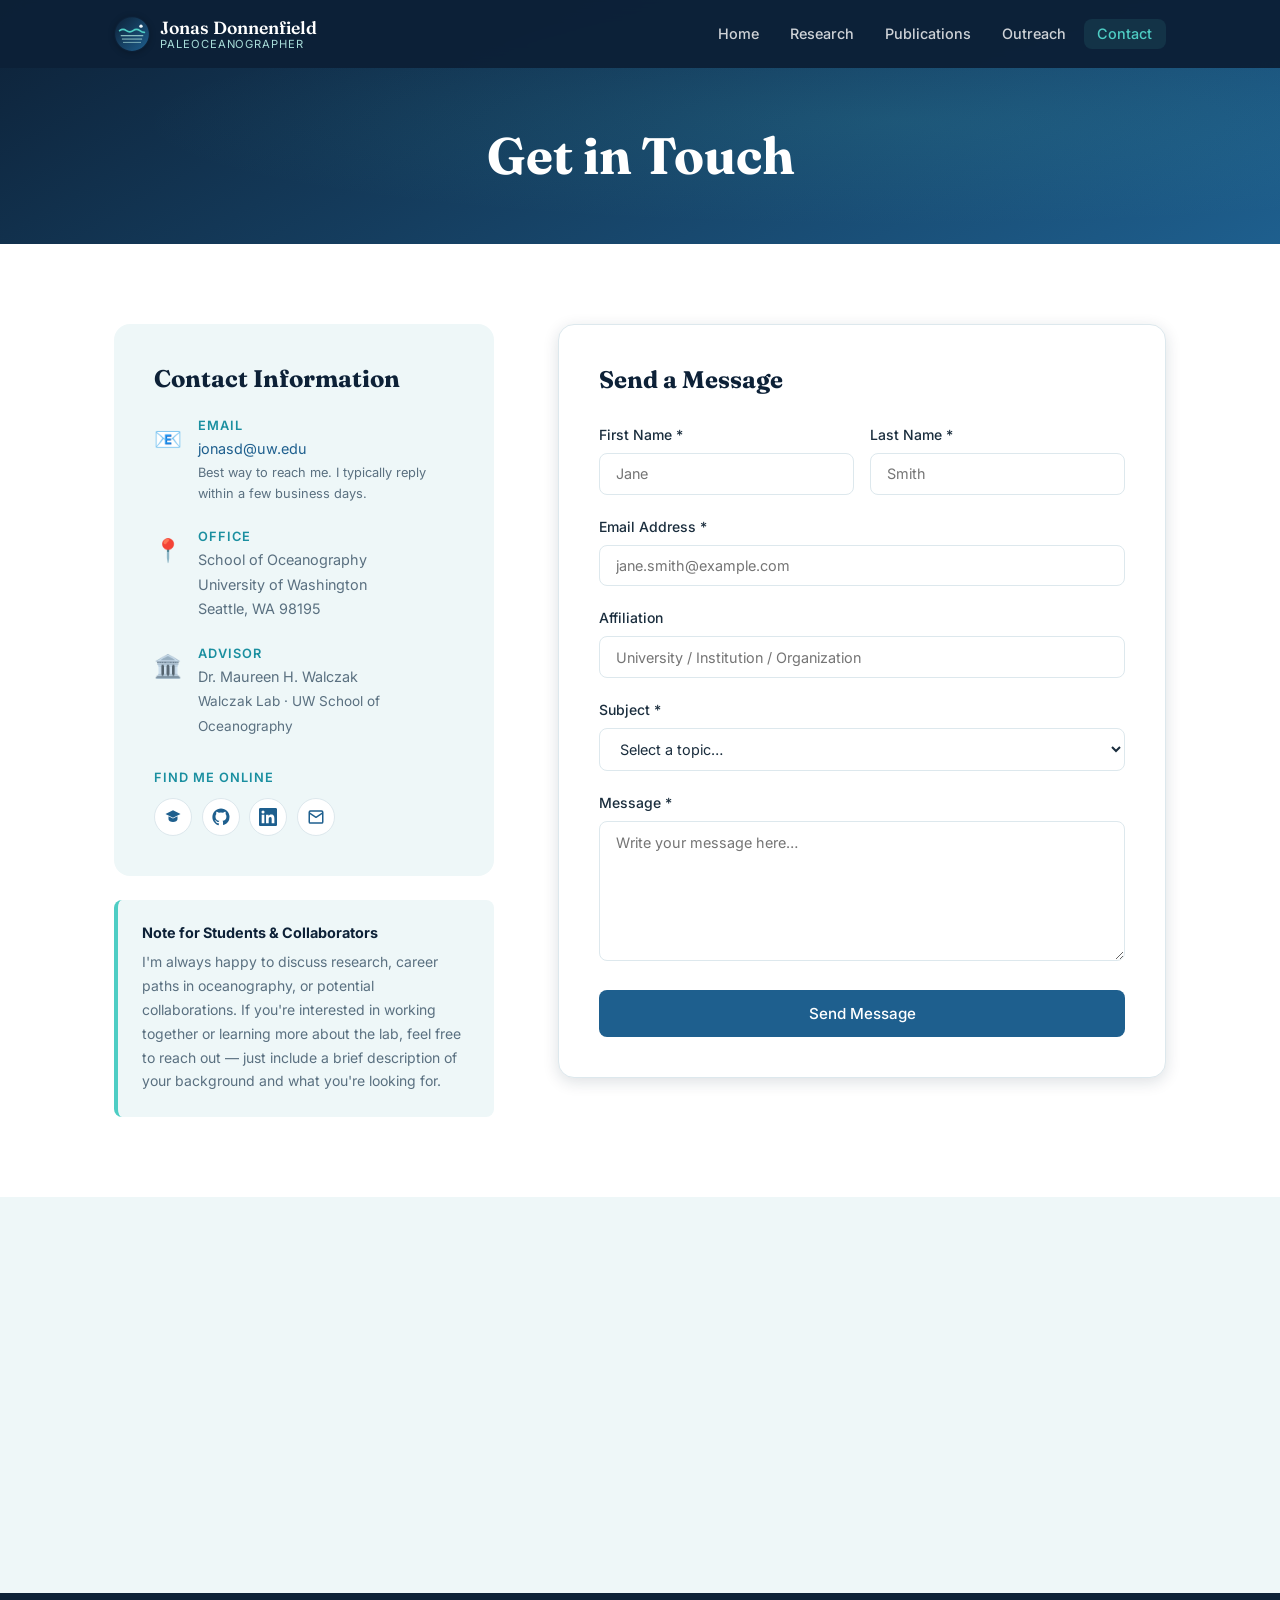
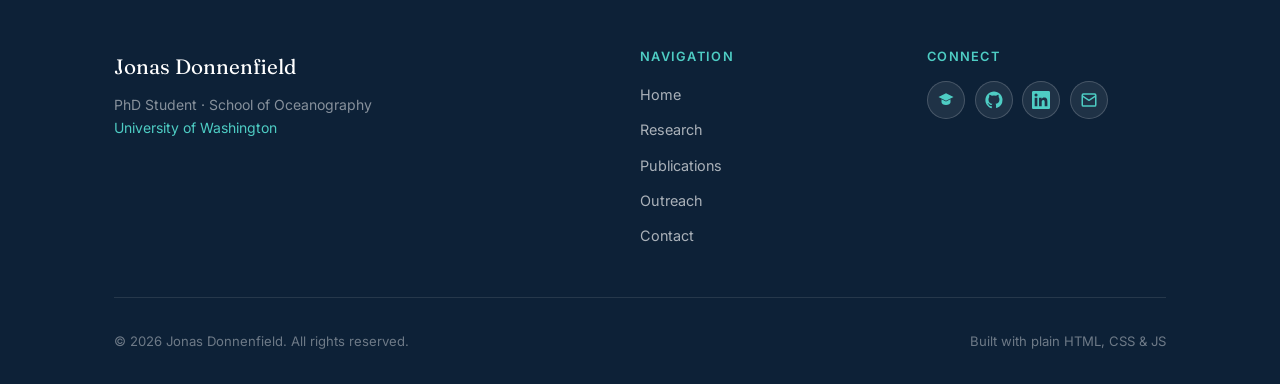
==== commit a32abca4: "Polish homepage hero and bio." ====
--- a/contact.html
+++ b/contact.html
@@ -23,7 +23,7 @@
         <img src="images/site-mark.svg" alt="" class="nav-logo-icon" aria-hidden="true">
         <span class="nav-logo-text">
           <span class="nav-logo-name">Jonas Donnenfield</span>
-          <span class="nav-logo-title">Paleoceanography</span>
+          <span class="nav-logo-title">Paleoceanographer</span>
         </span>
       </a>
       <button class="nav-toggle" id="navToggle" aria-label="Toggle navigation" aria-expanded="false">
--- a/css/style.css
+++ b/css/style.css
@@ -52,7 +52,7 @@
 :root {
   --hero-photo-opacity: 1;
   --hero-overlay-opacity: 0;
-  --hero-content-offset: 30vh;
+  --hero-content-offset: 4vh;
   --hero-detail-opacity: 0;
 }
 
@@ -247,7 +247,7 @@
 /* ---------- Hero (Home) ---------- */
 .hero {
   position: relative;
-  min-height: 155vh;
+  min-height: 185vh;
   background: var(--navy);
 }
 
@@ -269,7 +269,8 @@
   inset: 0;
   background-image: url('../images/research-ice-sheet.png');
   background-size: cover;
-  background-position: center 72%;
+  background-position: 48% 61%;
+  background-repeat: no-repeat;
   opacity: var(--hero-photo-opacity);
   transition: opacity 0.12s linear;
   pointer-events: none;
@@ -318,11 +319,17 @@
 }
 
 .hero h1 {
+  display: inline-block;
   color: var(--white);
   margin-bottom: 0;
+  padding: 0.08em 0.35em 0.14em;
   font-weight: 650;
   letter-spacing: -0.02em;
-  text-shadow: 0 3px 22px rgba(13,33,55,0.58);
+  background: radial-gradient(ellipse at center, rgba(13,33,55,0.42) 0%, rgba(13,33,55,0.24) 50%, transparent 76%);
+  border-radius: 999px;
+  box-shadow: 0 0 30px 18px rgba(13,33,55,0.18);
+  text-shadow: 0 3px 22px rgba(13,33,55,0.68);
+  backdrop-filter: blur(1px);
 }
 
 .hero-subtitle,
@@ -349,24 +356,26 @@
 
 .hero-scroll {
   position: absolute;
-  bottom: 6rem;
+  bottom: 4.5rem;
   left: 50%;
   transform: translateX(-50%);
   display: flex;
-  flex-direction: column;
+  flex-direction: column-reverse;
   align-items: center;
-  gap: 0.5rem;
-  color: rgba(255,255,255,0.5);
-  font-size: 0.75rem;
-  letter-spacing: 0.08em;
+  gap: 0.45rem;
+  color: rgba(255,255,255,0.64);
+  font-size: 0.72rem;
+  font-weight: 500;
+  letter-spacing: 0.09em;
   text-transform: uppercase;
   z-index: 3;
-  opacity: var(--hero-detail-opacity);
+  opacity: 0.78;
+  text-shadow: 0 2px 10px rgba(13,33,55,0.5);
 }
 .hero-scroll-line {
   width: 1px;
-  height: 40px;
-  background: rgba(255,255,255,0.3);
+  height: 34px;
+  background: rgba(255,255,255,0.42);
   animation: scroll-pulse 2s ease-in-out infinite;
 }
 @keyframes scroll-pulse {
@@ -376,15 +385,18 @@
 
 .hero-wave {
   position: absolute;
-  bottom: -1px;
+  bottom: 0;
   left: 0;
   right: 0;
   line-height: 0;
   z-index: 3;
-}
+  pointer-events: none;
+}
+
 .hero-wave svg {
   width: 100%;
   height: 72px;
+  display: block;
 }
 
 /* ---------- Home: Quick Stats ---------- */
